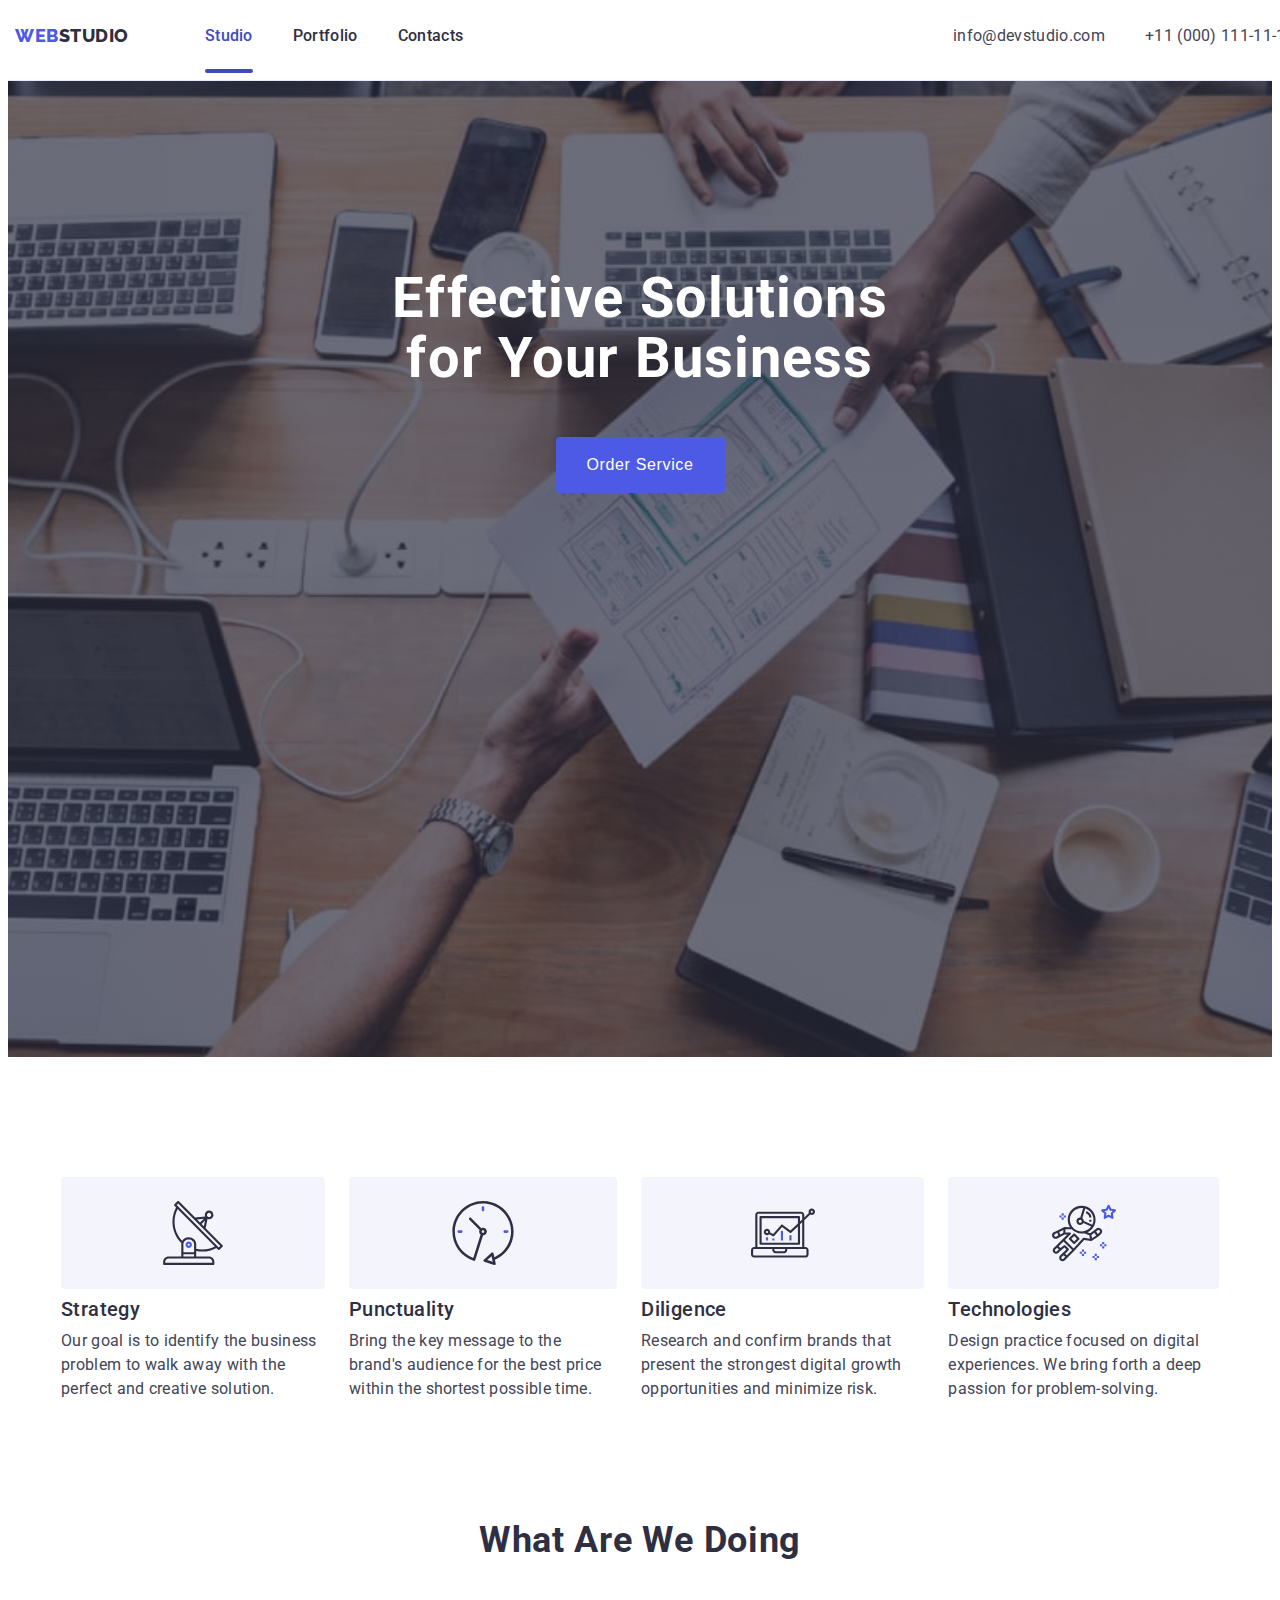
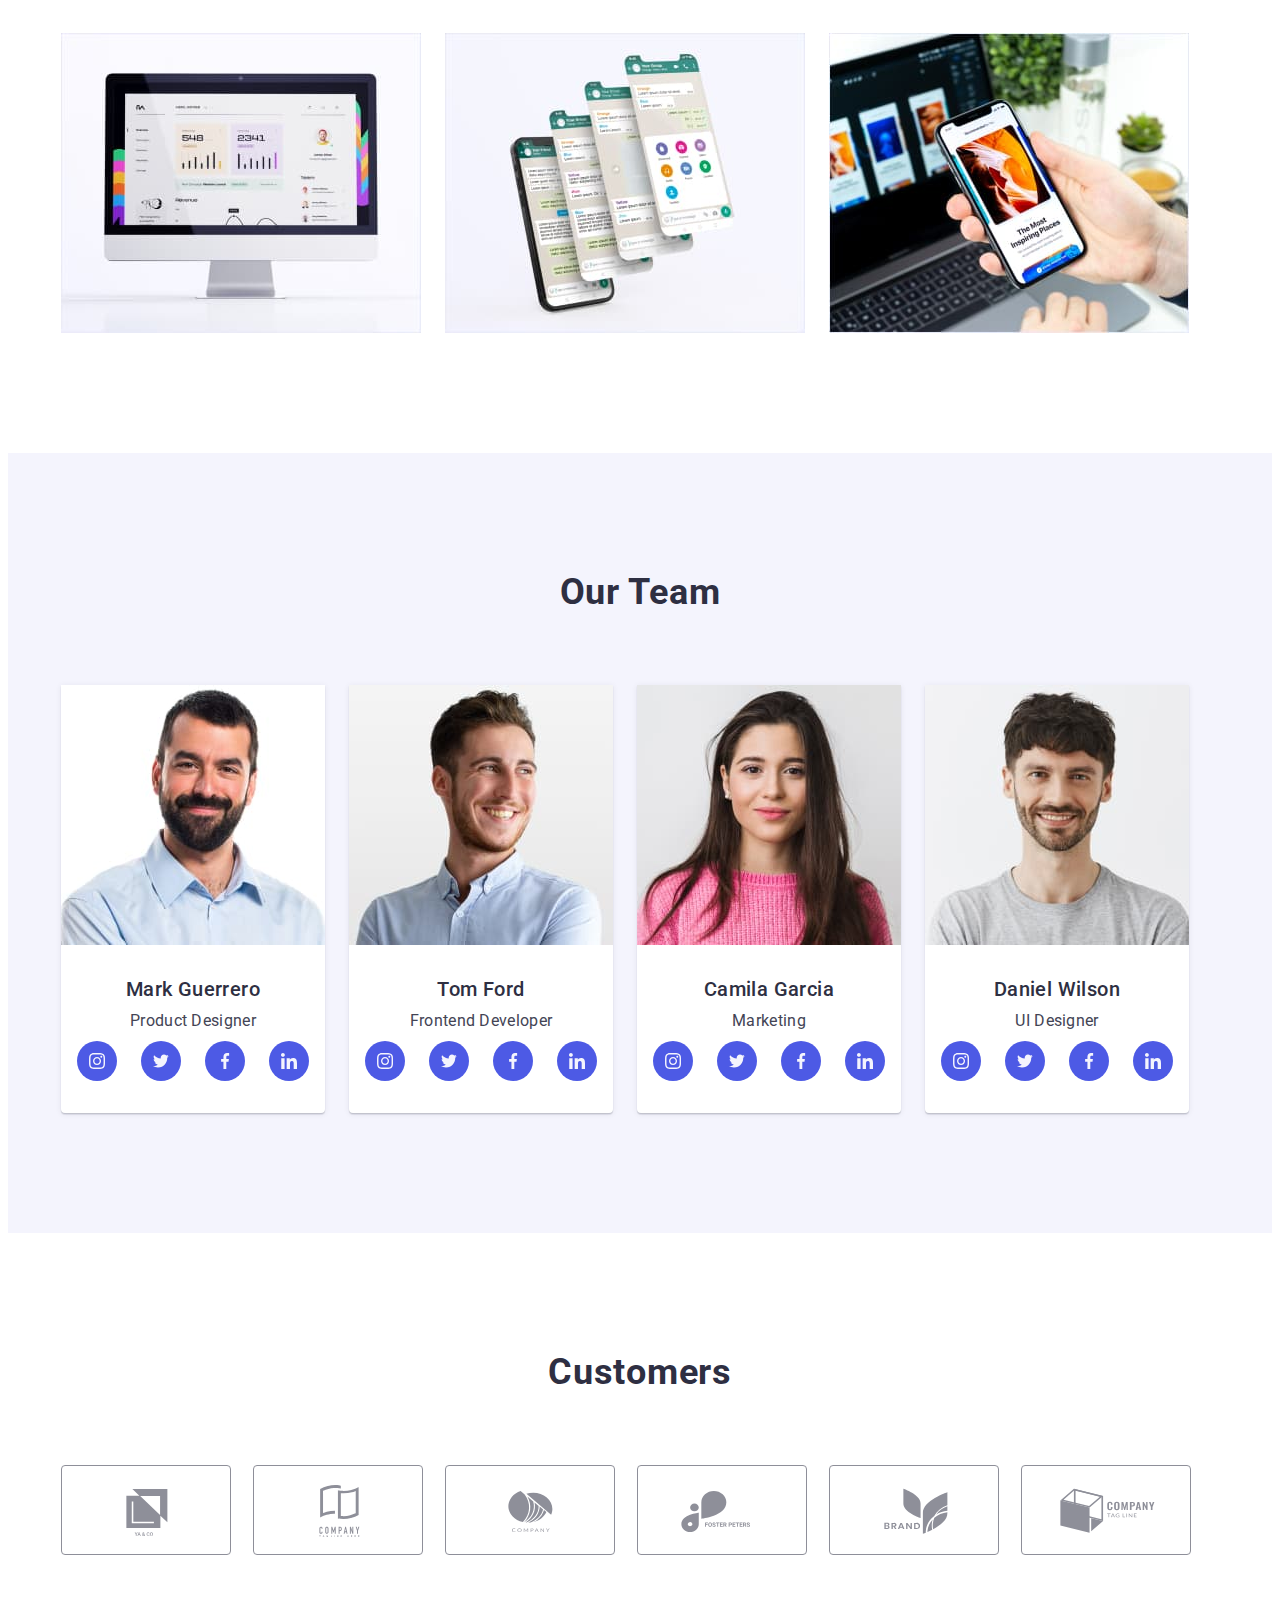
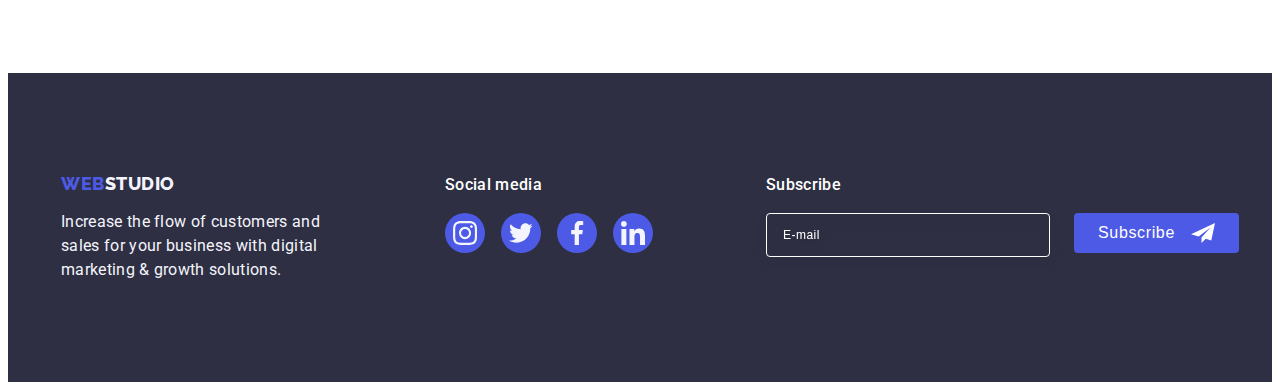
==== index.html @ d8749bd0 "Initial commit" ====
<!DOCTYPE html>
<html lang="en">
  <head>
    <meta charset="UTF-8" />
    <meta http-equiv="X-UA-Compatible" content="IE=edge" />
    <meta name="viewport" content="width=device-width, initial-scale=1.0" />
    <title>WebStudio</title>
    <link rel="preconnect" href="https://fonts.googleapis.com" />
    <link rel="preconnect" href="https://fonts.gstatic.com" crossorigin />
    <link
      href="https://fonts.googleapis.com/css2?family=Raleway:wght@800&family=Roboto:wght@400;500;700&display=swap"
      rel="stylesheet"
    />
    <link
      rel="stylesheet"
      href="https://cdnjs.cloudflare.com/ajax/libs/modern-normalize/2.0.0/modern-normalize.min.css"
      integrity="sha512-4xo8blKMVCiXpTaLzQSLSw3KFOVPWhm/TRtuPVc4WG6kUgjH6J03IBuG7JZPkcWMxJ5huwaBpOpnwYElP/m6wg=="
      crossorigin="anonymous"
      referrerpolicy="no-referrer"
    />
    <link rel="stylesheet" href="./css/styles.css" />
  </head>
  <body>
    <!-- Header -->
    <header class="header">
      <div class="container header-container">
        <nav class="main-navigation">
          <a class="link logo" href="./index.html"
            >Web<span class="top-logo-part-two">Studio</span></a
          >
          <ul class="list site-nav">
            <li>
              <a class="link title current" href="./index.html">Studio</a>
            </li>
            <li><a class="link title" href="./portfolio.html">Portfolio</a></li>
            <li><a class="link title" href="">Contacts</a></li>
          </ul>
        </nav>
        <address class="address">
          <ul class="list contacts">
            <li>
              <a class="link address-link" href="mailto:info@devstudio.com"
                >info@devstudio.com</a
              >
            </li>
            <li>
              <a class="link address-link" href="tel:+110001111111"
                >+11 (000) 111-11-11</a
              >
            </li>
          </ul>
        </address>
      </div>
    </header>

    <main>
      <!-- Hero -->
      <section class="hero">
        <div class="container">
          <h1 class="hero-title">Effective Solutions for Your Business</h1>
          <button class="main-button" type="button" data-modal-open>
            Order Service
          </button>
        </div>
      </section>
      <!-- Our strengths -->
      <section class="strengths-container">
        <div class="container">
          <h2 class="visually-hidden">Our strengths</h2>
          <ul class="list list-position">
            <li class="strengths-item">
              <div class="box-for-icon">
                <svg class="strengths-icon" width="64" height="64">
                  <use href="./images/icons.svg#icon-antenna"></use>
                </svg>
              </div>
              <h3 class="subtitle">Strategy</h3>
              <p class="description">
                Our goal is to identify the business problem to walk away with
                the perfect and creative solution.
              </p>
            </li>
            <li class="strengths-item">
              <div class="box-for-icon">
                <svg class="strengths-icon" width="64" height="64">
                  <use href="./images/icons.svg#icon-clock"></use>
                </svg>
              </div>
              <h3 class="subtitle">Punctuality</h3>
              <p class="description">
                Bring the key message to the brand's audience for the best price
                within the shortest possible time.
              </p>
            </li>
            <li class="strengths-item">
              <div class="box-for-icon">
                <svg class="strengths-icon" width="64" height="64">
                  <use href="./images/icons.svg#icon-diagram"></use>
                </svg>
              </div>
              <h3 class="subtitle">Diligence</h3>
              <p class="description">
                Research and confirm brands that present the strongest digital
                growth opportunities and minimize risk.
              </p>
            </li>
            <li class="strengths-item">
              <div class="box-for-icon">
                <svg class="strengths-icon" width="64" height="64">
                  <use href="./images/icons.svg#icon-astronaut"></use>
                </svg>
              </div>
              <h3 class="subtitle">Technologies</h3>
              <p class="description">
                Design practice focused on digital experiences. We bring forth a
                deep passion for problem-solving.
              </p>
            </li>
          </ul>
        </div>
      </section>
      <!-- What are we doing -->
      <section class="container-examples">
        <div class="container">
          <h2 class="section-title">What are we doing</h2>
          <ul class="list examples">
            <li class="example-item">
              <img
                src="./images/monitor.jpg"
                alt="monitor"
                width="360"
                height="300"
              />
            </li>
            <li class="example-item">
              <img
                src="./images/phone-screens.jpg"
                alt="phone screens"
                width="360"
                height="300"
              />
            </li>
            <li class="example-item">
              <img
                src="./images/phone-monitor.jpg"
                alt="phone and monitor"
                width="360"
                height="300"
              />
            </li>
          </ul>
        </div>
      </section>
      <!-- Our Team -->
      <section class="team-section">
        <div class="container employee">
          <h2 class="section-title">Our Team</h2>
          <ul class="list employee-card">
            <li class="team-photo">
              <img src="./images/man.jpg" alt="man" width="264" height="260" />
              <div class="employee-deskription">
                <h3 class="subtitle">Mark Guerrero</h3>
                <p class="description">Product Designer</p>
                <ul class="list cos-list">
                  <li class="team-cos">
                    <a
                      href=""
                      class="link cosial"
                      target="_blank"
                      rel="noopener no-referrer"
                      ><svg class="cos" width="16" height="16">
                        <use href="./images/icons.svg#icon-instagram"></use>
                      </svg>
                    </a>
                  </li>
                  <li class="team-cos">
                    <a
                      href=""
                      class="link cosial"
                      target="_blank"
                      rel="noopener no-referrer"
                      ><svg class="cos" width="16" height="16">
                        <use href="./images/icons.svg#icon-bird"></use>
                      </svg>
                    </a>
                  </li>
                  <li class="team-cos">
                    <a
                      href=""
                      class="link cosial"
                      target="_blank"
                      rel="noopener no-referrer"
                      ><svg class="cos" width="16" height="16">
                        <use href="./images/icons.svg#icon-facebook"></use>
                      </svg>
                    </a>
                  </li>
                  <li class="team-cos">
                    <a
                      href=""
                      class="link cosial"
                      target="_blank"
                      rel="noopener no-referrer"
                      ><svg class="cos" width="16" height="16">
                        <use href="./images/icons.svg#icon-linkedin"></use>
                      </svg>
                    </a>
                  </li>
                </ul>
              </div>
            </li>
            <li class="team-photo">
              <img
                src="./images/young-man.jpg"
                alt="smiling man"
                width="264"
                height="260"
              />
              <div class="employee-deskription">
                <h3 class="subtitle">Tom Ford</h3>
                <p class="description">Frontend Developer</p>
                <ul class="list cos-list">
                  <li class="team-cos">
                    <a
                      class="link cosial"
                      href=""
                      target="_blank"
                      rel="noopener no-referrer"
                      ><svg class="cos" width="16" height="16">
                        <use href="./images/icons.svg#icon-instagram"></use>
                      </svg>
                    </a>
                  </li>
                  <li class="team-cos">
                    <a
                      href=""
                      class="link cosial"
                      target="_blank"
                      rel="noopener no-referrer"
                      ><svg class="cos" width="16" height="16">
                        <use href="./images/icons.svg#icon-bird"></use>
                      </svg>
                    </a>
                  </li>
                  <li class="team-cos">
                    <a
                      class="link cosial"
                      href=""
                      target="_blank"
                      rel="noopener no-referrer"
                      ><svg class="cos" width="16" height="16">
                        <use href="./images/icons.svg#icon-facebook"></use>
                      </svg>
                    </a>
                  </li>
                  <li class="team-cos">
                    <a
                      class="link cosial"
                      href=""
                      target="_blank"
                      rel="noopener no-referrer"
                      ><svg class="cos" width="16" height="16">
                        <use href="./images/icons.svg#icon-linkedin"></use>
                      </svg>
                    </a>
                  </li>
                </ul>
              </div>
            </li>
            <li class="team-photo">
              <img
                src="./images/woman.jpg"
                alt="woman"
                width="264"
                height="260"
              />
              <div class="employee-deskription">
                <h3 class="subtitle">Camila Garcia</h3>
                <p class="description">Marketing</p>
                <ul class="list cos-list">
                  <li class="team-cos">
                    <a
                      href=""
                      class="link cosial"
                      target="_blank"
                      rel="noopener no-referrer"
                      ><svg class="cos" width="16" height="16">
                        <use href="./images/icons.svg#icon-instagram"></use>
                      </svg>
                    </a>
                  </li>
                  <li class="team-cos">
                    <a
                      href=""
                      class="link cosial"
                      target="_blank"
                      rel="noopener no-referrer"
                      ><svg class="cos" width="16" height="16">
                        <use href="./images/icons.svg#icon-bird"></use>
                      </svg>
                    </a>
                  </li>
                  <li class="team-cos">
                    <a
                      href=""
                      class="link cosial"
                      target="_blank"
                      rel="noopener no-referrer"
                      ><svg class="cos" width="16" height="16">
                        <use href="./images/icons.svg#icon-facebook"></use>
                      </svg>
                    </a>
                  </li>
                  <li class="team-cos">
                    <a
                      href=""
                      class="link cosial"
                      target="_blank"
                      rel="noopener no-referrer"
                      ><svg class="cos" width="16" height="16">
                        <use href="./images/icons.svg#icon-linkedin"></use>
                      </svg>
                    </a>
                  </li>
                </ul>
              </div>
            </li>
            <li class="team-photo">
              <img
                src="./images/smiling-man.jpg"
                alt="young man"
                width="264"
                height="260"
              />
              <div class="employee-deskription">
                <h3 class="subtitle">Daniel Wilson</h3>
                <p class="description">UI Designer</p>
                <ul class="list cos-list">
                  <li class="team-cos">
                    <a
                      href=""
                      class="link cosial"
                      target="_blank"
                      rel="noopener no-referrer"
                      ><svg class="cos" width="16" height="16">
                        <use href="./images/icons.svg#icon-instagram"></use>
                      </svg>
                    </a>
                  </li>
                  <li class="team-cos">
                    <a
                      href=""
                      class="link cosial"
                      target="_blank"
                      rel="noopener no-referrer"
                      ><svg class="cos" width="16" height="16">
                        <use href="./images/icons.svg#icon-bird"></use>
                      </svg>
                    </a>
                  </li>
                  <li class="team-cos">
                    <a
                      href=""
                      class="link cosial"
                      target="_blank"
                      rel="noopener no-referrer"
                      ><svg class="cos" width="16" height="16">
                        <use href="./images/icons.svg#icon-facebook"></use>
                      </svg>
                    </a>
                  </li>
                  <li class="team-cos">
                    <a
                      href=""
                      class="link cosial"
                      target="_blank"
                      rel="noopener no-referrer"
                      ><svg class="cos" width="16" height="16">
                        <use href="./images/icons.svg#icon-linkedin"></use>
                      </svg>
                    </a>
                  </li>
                </ul>
              </div>
            </li>
          </ul>
        </div>
      </section>
      <!-- Customers -->
      <section class="customers">
        <div class="container">
          <h2 class="section-title">Customers</h2>
          <ul class="list customers-list">
            <li class="customers-item">
              <a
                class="customes-link"
                href=""
                target="_blank"
                rel="noopener no-referrer"
                ><svg class="customers-icon" width="104" height="56">
                  <use href="./images/icons.svg#icon-first-client"></use>
                </svg>
              </a>
            </li>
            <li class="customers-item">
              <a
                class="customes-link"
                href=""
                target="_blank"
                rel="noopener no-referrer"
                ><svg class="customers-icon" width="104" height="56">
                  <use href="./images/icons.svg#icon-second-client"></use>
                </svg>
              </a>
            </li>
            <li class="customers-item">
              <a
                class="customes-link"
                href=""
                target="_blank"
                rel="noopener no-referrer"
                ><svg class="customers-icon" width="104" height="56">
                  <use href="./images/icons.svg#icon-third-client"></use>
                </svg>
              </a>
            </li>
            <li class="customers-item">
              <a
                class="customes-link"
                href=""
                target="_blank"
                rel="noopener no-referrer"
                ><svg class="customers-icon" width="104" height="56">
                  <use href="./images/icons.svg#icon-fourth-client"></use>
                </svg>
              </a>
            </li>
            <li class="customers-item">
              <a
                class="customes-link"
                href=""
                target="_blank"
                rel="noopener no-referrer"
                ><svg class="customers-icon" width="104" height="56">
                  <use href="./images/icons.svg#icon-fifth-client"></use>
                </svg>
              </a>
            </li>
            <li class="customers-item">
              <a
                class="customes-link"
                href=""
                target="_blank"
                rel="noopener no-referrer"
                ><svg class="customers-icon" width="104" height="56">
                  <use href="./images/icons.svg#icon-sixth-client"></use>
                </svg>
              </a>
            </li>
          </ul>
        </div>
      </section>
    </main>
    <!-- Footer -->
    <footer class="footer">
      <div class="container foot">
        <div class="logo-container">
          <a class="link logo-footer" href="./index.html"
            >Web<span class="footer-logo-part-two">Studio</span></a
          >
          <p class="footer-description">
            Increase the flow of customers and sales for your business with
            digital marketing & growth solutions.
          </p>
        </div>
        <div>
          <p class="footer-title">Social media</p>
          <ul class="list icon-item">
            <li class="icon-example">
              <a
                href=""
                class="link cosial-footer"
                target="_blank"
                rel="noopener no-referrer"
              >
                <svg class="footer-icon" width="24" height="24">
                  <use href="./images/icons.svg#icon-instagram"></use>
                </svg>
              </a>
            </li>
            <li class="icon-example">
              <a
                href=""
                class="link cosial-footer"
                target="_blank"
                rel="noopener no-referrer"
              >
                <svg class="footer-icon" width="24" height="24">
                  <use href="./images/icons.svg#icon-bird"></use>
                </svg>
              </a>
            </li>
            <li class="icon-example">
              <a
                href=""
                class="link cosial-footer"
                target="_blank"
                rel="noopener no-referrer"
              >
                <svg class="footer-icon" width="24" height="24">
                  <use href="./images/icons.svg#icon-facebook"></use>
                </svg>
              </a>
            </li>
            <li class="icon-example">
              <a
                href=""
                class="link cosial-footer"
                target="_blank"
                rel="noopener no-referrer"
              >
                <svg class="footer-icon" width="24" height="24">
                  <use href="./images/icons.svg#icon-linkedin"></use>
                </svg>
              </a>
            </li>
          </ul>
        </div>
        <div class="footer-form">
          <p class="form-text">Subscribe</p>
          <form class="form">
            <label class="footer-label">
              <input
                type="email"
                name="email"
                class="email-input"
                placeholder="E-mail"
              />
            </label>
            <button class="footer-button" type="submit">
              Subscribe<svg class="button-icon" width="24" height="24">
                <use href="./images/icons.svg#icon-letter"></use>
              </svg>
            </button>
          </form>
        </div>
      </div>
    </footer>

    <!-- Backdrop -->
    <div class="backdrop is-hidden" data-modal>
      <div class="modal">
        <button type="button" class="modal-close" data-modal-close>
          <svg class="modal-close-icon" width="8" height="8">
            <use href="./images/icons.svg#icon-close"></use>
          </svg>
        </button>
        <p class="modal-title">Leave your contacts and we will call you back</p>
        <form class="modal-form">
          <div class="modal-field">
            <label class="input-label" for="user-name">Name</label>
            <div class="input-wrap">
              <input
                type="text"
                id="user-name"
                class="modal-input"
                name="user-name"
                required
              />
              <svg class="modal-icon" width="18" height="24">
                <use href="./images/icons.svg#icon-person"></use>
              </svg>
            </div>
          </div>

          <div class="modal-field">
            <label class="input-label" for="user-phone">Phone</label>
            <div class="input-wrap">
              <input
                type="text"
                id="user-phone"
                class="modal-input"
                name="user-phone"
                required
              />
              <svg class="modal-icon" width="18" height="24">
                <use href="./images/icons.svg#icon-phone"></use>
              </svg>
            </div>
          </div>

          <div class="modal-field">
            <label class="input-label" for="user-email">Email</label>
            <div class="input-wrap">
              <input
                type="email"
                id="user-email"
                class="modal-input"
                name="user-email"
                required
              />
              <svg class="modal-icon" width="18" height="24">
                <use href="./images/icons.svg#icon-email"></use>
              </svg>
            </div>
          </div>
          <div class="input-comment">
            <label class="input-label" for="user-comment">Comment</label>
            <textarea
              name="user-comment"
              id="user-comment"
              class="modal-comment"
              placeholder="Text input"
            ></textarea>
          </div>
          <div class="wrap-privacy">
            <input
              type="checkbox"
              id="user-privacy"
              name="user-privacy"
              value="true"
              class="modal-check visually-hidden"
            />
            <label for="user-privacy" class="check-text">
              <span class="check">
                <svg class="icon-check" width="10" height="8">
                  <use href="./images/icons.svg#icon-click"></use></svg></span
              >I accept the terms and conditions of the
              <a
                class="privacy-link"
                href=""
                target="_blank"
                rel="noopener noreferrer"
                >Privacy Policy</a
              ></label
            >
          </div>
          <button class="button-send" type="submit">Send</button>
        </form>
      </div>
    </div>
    <script src="./js/modal.js"></script>
    <!-- <script src="./modal.js"></script> -->
  </body>
</html>
---- css/styles.css ----
:root {
  --main-color: #434455;
  --secondary-color: #2e2f42;
  --secondary-background: #f4f4fd;
  --logo-button-color: #4d5ae5;
  --background-color: #e5e5e5;
  --accent-color: #ffffff;
  --secondary-accent-color: #404bbf;
  --card-border-color: #e7e9fc;
  --service-color: #8e8f99;
}
body {
  font-family: "Roboto", sans-serif;
  color: var(--main-color);
  background-color: var(--accent-color);
  padding-top: 72px;
}

p,
h1,
h2,
h3,
h4,
h5,
h6 {
  margin: 0;
}

ul,
ol {
  margin: 0;
  padding: 0;
}

img {
  display: block;
  max-width: 100%;
  height: auto;
}
.list {
  list-style: none;
}
.link {
  text-decoration: none;
}

.container {
  width: 1158px;
  padding-left: 15px;
  padding-right: 15px;
  margin: 0 auto;
}
/* Header */
.header {
  border-bottom: 1px solid var(--card-border-color);
  box-shadow: 0px 2px 1px rgba(46, 47, 66, 0.08),
    0px 1px 1px rgba(46, 47, 66, 0.16), 0px 1px 6px rgba(46, 47, 66, 0.08);
}
.header-container {
  display: flex;
  position: fixed;
  width: 100%;
  top: 0;
  left: 0;
  min-height: 72px;
  background-color: var(--accent-color);
}
.main-navigation {
  display: flex;
  align-items: center;
}
.logo {
  display: inline-block;
  padding: 24px 0;
  margin-right: 76px;
  font-family: "Raleway", sans-serif;
  font-weight: 800;
  font-size: 18px;
  line-height: 1.17;
  letter-spacing: 0.03em;
  text-transform: uppercase;
  color: var(--logo-button-color);
}
.top-logo-part-two {
  font-family: "Raleway", sans-serif;
  font-weight: 800;
  font-size: 18px;
  line-height: 1.17;
  letter-spacing: 0.03em;
  text-transform: uppercase;
  color: var(--secondary-color);
}
.logo-part-two {
  color: var(--secondary-color);
}
.site-nav {
  display: flex;
  align-items: center;
  gap: 40px;
}
.current {
  position: relative;
}
.title {
  display: inline-block;
  padding: 24px 0;
  font-weight: 500;
  font-size: 16px;
  line-height: 1.5;
  letter-spacing: 0.02em;
  color: var(--secondary-color);
  transition: color 250ms cubic-bezier(0.4, 0, 0.2, 1);
}
.title:hover,
.title:focus,
.link.current {
  color: var(--secondary-accent-color);
}
.current::after {
  content: "";
  position: absolute;
  left: 0;
  bottom: -1px;

  width: 100%;
  height: 4px;
  background-color: var(--secondary-accent-color);
  border-radius: 2px;
}
.address {
  margin-left: auto;
  font-style: normal;
  display: flex;
  align-items: center;
}
.contacts {
  display: flex;
  gap: 40px;
}
.address-link {
  display: inline-block;
  font-size: 16px;
  line-height: 1.5;
  letter-spacing: 0.02em;
  color: inherit;
  padding: 24px 0;
  transition: color 250ms cubic-bezier(0.4, 0, 0.2, 1);
}
.address-link:hover,
.address-link:focus {
  color: var(--secondary-accent-color);
}
/* Hero */
.hero {
  background-color: var(--secondary-color);
  padding: 188px 0;
  margin-left: auto;
  margin-right: auto;
  max-width: 1440px;
  height: 600px;
  background-image: linear-gradient(
      rgba(46, 47, 66, 0.7),
      rgba(46, 47, 66, 0.7)
    ),
    url(../images/hero-image.jpg);
  background-size: cover;
  background-repeat: no-repeat;
  background-position: center;
}

.hero-title {
  margin-left: auto;
  margin-right: auto;
  margin-bottom: 48px;
  max-width: 496px;
  font-size: 56px;
  line-height: 1.07;
  letter-spacing: 0.02em;
  text-align: center;
  color: var(--accent-color);
}
.main-button {
  display: block;
  margin-left: auto;
  margin-right: auto;

  min-width: 169px;
  height: 56px;

  font-weight: 500;
  font-size: 16px;
  line-height: 1.5;
  letter-spacing: 0.04em;
  background-color: var(--logo-button-color);
  color: var(--accent-color);
  cursor: pointer;
  border: none;
  border-radius: 4px;
  transition: background-color 250ms cubic-bezier(0.4, 0, 0.2, 1);
}
.main-button:hover,
.main-button:focus {
  background-color: var(--secondary-accent-color);
}
/* Our strengths */
.strengths-container {
  padding: 120px 0;
}

.visually-hidden {
  position: absolute;
  width: 1px;
  height: 1px;
  margin: -1px;
  border: 0;
  padding: 0;
  white-space: nowrap;
  clip-path: inset(100%);
  clip: rect(0 0 0 0);
  overflow: hidden;
}
.list-position {
  display: flex;
  gap: 24px;
}
.list-position .subtitle {
  width: 264px;
}
.box-for-icon {
  display: flex;
  height: 112px;
  margin-bottom: 8px;
  background-color: var(--secondary-background);
  border-radius: 4px;
  align-items: center;
  justify-content: center;
}

.subtitle {
  margin-bottom: 8px;
  font-weight: 500;
  font-size: 20px;
  line-height: 1.2;
  letter-spacing: 0.02em;
  color: var(--secondary-color);
}
.description {
  font-size: 16px;
  line-height: 1.5;
  letter-spacing: 0.02em;
  color: var(--main-color);
}
.section-title {
  margin-bottom: 72px;
  font-size: 36px;
  line-height: 1.11;
  letter-spacing: 0.02em;
  text-align: center;
  text-transform: capitalize;
  color: var(--secondary-color);
}
/* What are we doing */
.container-examples {
  padding-bottom: 120px;
}
.examples {
  display: flex;
  gap: 24px;
}
.example-item {
  width: calc((100%-48px) / 3);
}
/* Team */
.team-section {
  background-color: var(--secondary-background);
  padding: 120px 0;
}
.employee {
  text-align: center;
}
.employee-card {
  display: flex;
  gap: 24px;
}
.team-photo {
  background-color: var(--accent-color);
  box-shadow: 0px 1px 6px rgba(46, 47, 66, 0.08),
    0px 1px 1px rgba(46, 47, 66, 0.16), 0px 2px 1px rgba(46, 47, 66, 0.08);
  border-radius: 0px 0px 4px 4px;
  width: calc((100% -72px) / 4);
}
.employee-deskription {
  padding: 32px 16px;
}
.cos-list {
  display: flex;
  gap: 24px;
  margin-top: 8px;
  justify-content: center;
}
.team-cos {
  width: 40px;
  height: 40px;
}
.cosial {
  display: flex;
  width: 100%;
  height: 100%;
  background-color: var(--logo-button-color);
  border-radius: 50%;

  background-repeat: no-repeat;
  align-items: center;
  justify-content: center;
  transition: background-color 250ms cubic-bezier(0.4, 0, 0.2, 1);
}
.cosial:hover,
.cosial:focus {
  background-color: var(--secondary-accent-color);
}
.cos {
  fill: var(--secondary-background);
}
/* Customers */
.customers {
  padding-top: 120px;
  padding-bottom: 120px;
}
.customers-list {
  display: flex;
  gap: 24px;
}
.customers-item {
  width: calc((100%-120px) / 6);
  width: 168px;
  height: 88px;
  color: var(--secondary-accent-color);
}

.customes-link {
  display: flex;
  width: 100%;
  height: 100%;
  border: 1px solid var(--service-color);
  border-radius: 4px;
  align-items: center;
  justify-content: center;
  color: var(--service-color);
  transition: color 250ms cubic-bezier(0.4, 0, 0.2, 1),
    border-color 250ms cubic-bezier(0.4, 0, 0.2, 1);
}
.customers-icon {
  fill: currentColor;
}

.customes-link:hover,
.customes-link:focus {
  border-color: var(--secondary-accent-color);
  color: var(--secondary-accent-color);
}
/* Footer */
.footer {
  padding: 100px 0;
  background-color: var(--secondary-color);
}
.foot {
  display: flex;
  align-items: baseline;
}
.logo-footer {
  display: inline-block;
  margin-bottom: 16px;
  font-family: "Raleway", sans-serif;
  font-weight: 800;
  font-size: 18px;
  line-height: 1.17;
  letter-spacing: 0.03em;
  text-transform: uppercase;
  color: var(--logo-button-color);
}
.footer-logo-part-two {
  color: var(--secondary-background);
}
.footer-description {
  display: block;
  width: 264px;
  margin-right: auto;
  font-size: 16px;
  line-height: 1.5;
  letter-spacing: 0.02em;
  color: var(--secondary-background);
}
.logo-container {
  margin-right: 120px;
}

.footer-title {
  font-weight: 500;
  font-size: 16px;
  line-height: 1.5;
  letter-spacing: 0.02em;
  color: var(--accent-color);
  margin-bottom: 16px;
}
.icon-item {
  display: flex;
  gap: 16px;
}
.icon-example {
  width: 40px;
  height: 40px;
}
.cosial-footer {
  display: flex;
  width: 100%;
  height: 100%;
  background-color: var(--logo-button-color);
  border-radius: 50%;
  background-repeat: no-repeat;
  align-items: center;
  justify-content: center;
  transition: background-color 250ms cubic-bezier(0.4, 0, 0.2, 1);
}
.cosial-footer:hover,
.cosial-footer:focus {
  background-color: #31d0aa;
}
.footer-icon {
  fill: var(--secondary-background);
}
.footer-form {
  width: 453px;
  height: 80px;
  margin-left: auto;
}
.form-text {
  margin-bottom: 16px;
  font-weight: 500;
  font-size: 16px;
  line-height: 1.5;
  letter-spacing: 0.02em;
  color: var(--accent-color);
}
.form {
  display: flex;
  gap: 24px;
}
.email-input {
  width: 264px;
  height: 40px;
  font-size: 12px;
  line-height: 1.5;
  letter-spacing: 0.04em;
  border: 1px solid #ffffff;
  filter: drop-shadow(0px 4px 4px rgba(0, 0, 0, 0.15));
  border-radius: 4px;
  background-color: var(--secondary-color);
  color: var(--accent-color);
  padding-left: 16px;
  background-color: transparent;
  cursor: pointer;
  transition: border 250ms cubic-bezier(0.4, 0, 0.2, 1);
}
.email-input::placeholder {
  font-weight: 400;
  font-size: 12px;
  line-height: 2;
  display: flex;
  align-items: center;
  letter-spacing: 0.04em;
  color: var(--accent-color);
}
.email-input:focus {
  border: 1px solid var(--secondary-accent-color);
  outline: none;
}

.footer-button {
  display: flex;
  min-width: 165px;
  height: 40px;
  border: none;
  cursor: pointer;
  background-color: var(--logo-button-color);
  color: var(--accent-color);
  justify-content: center;
  align-items: center;
  font-size: 16px;
  font-weight: 500;
  line-height: 1.5;
  letter-spacing: 0.04em;
  border-radius: 4px;
  padding: 8px 24px;
  transition: background-color 250ms cubic-bezier(0.4, 0, 0.2, 1);
}
.button-icon {
  fill: var(--accent-color);
  margin-left: 16px;
}
.footer-button:focus {
  background-color: var(--secondary-accent-color);
}
/* Portfolio */
.our-works {
  padding: 96px 0 120px;
}
/* Menu buttons */
.portfolio-button {
  display: flex;
  justify-content: center;
  gap: 24px;
  margin-bottom: 72px;
}
.menu-button {
  display: block;
  margin-left: auto;
  margin-right: auto;
  height: 48px;
  font-weight: 500;
  font-size: 16px;
  line-height: 1.5;
  letter-spacing: 0.04em;
  color: var(--logo-button-color);
  background-color: var(--secondary-background);
  cursor: pointer;
  border: 1px solid var(--card-border-color);
  border-radius: 4px;
  padding: 12px 24px;
  transition: color 250ms cubic-bezier(0.4, 0, 0.2, 1),
    background-color 250ms cubic-bezier(0.4, 0, 0.2, 1),
    border-color 250ms cubic-bezier(0.4, 0, 0.2, 1),
    box-shadow 250ms cubic-bezier(0.4, 0, 0.2, 1);
}
.menu-button:hover,
.menu-button:focus {
  background-color: var(--secondary-accent-color);
  color: var(--accent-color);
  border: 1px solid transparent;
  box-shadow: 0px 3px 1px rgba(0, 0, 0, 0.1), 0px 2px 1px rgba(0, 0, 0, 0.08),
    0px 2px 2px rgba(0, 0, 0, 0.12);
}

.our-works-list {
  display: flex;
  flex-wrap: wrap;
  column-gap: 24px;
  row-gap: 48px;
}
.work-example {
  width: calc((100% - 48px) / 3);
}
.work-example:hover .example-cover-text {
  transform: translateY(0);
}

.example-item {
  display: block;
  box-sizing: border-box;
  width: 360px;
  transition: box-shadow 250ms cubic-bezier(0.4, 0, 0.2, 1);
}
.example-cover-wrap {
  position: relative;
  overflow: hidden;
  z-index: -1;
}
.example-cover-text {
  position: absolute;
  top: 0;
  font-size: 16px;
  line-height: 1.5;
  letter-spacing: 0.02em;
  color: var(--secondary-background);
  background-color: var(--logo-button-color);
  padding: 40px 32px;
  height: 100%;
  width: 100%;
  transform: translateY(100%);
  transition: transform 250ms cubic-bezier(0.4, 0, 0.2, 1);
}
.example-item:hover,
.example-item:focus,
.example-item:focus .example-cover-text {
  box-shadow: 0px 1px 6px rgba(46, 47, 66, 0.08),
    0px 1px 1px rgba(46, 47, 66, 0.16), 0px 2px 1px rgba(46, 47, 66, 0.08);
  transform: translateY(0%);
}
.example-deskription {
  padding: 32px 16px;
  border: 1px solid var(--card-border-color);
  border-top: none;
}
/* Backdrop */
.backdrop {
  position: fixed;
  width: 100%;
  height: 100%;
  background-color: rgba(46, 47, 66, 0.4);
  top: 0;
  transition: opacity 250ms cubic-bezier(0.4, 0, 0.2, 1),
    visibility 250ms cubic-bezier(0.4, 0, 0.2, 1);
}
.is-hidden {
  visibility: hidden;
  opacity: 0;
  pointer-events: none;
}

.modal {
  position: absolute;
  top: 50%;
  left: 50%;
  transform: translate(-50%, -50%) scale(1);
  transition: transform 250ms cubic-bezier(0.4, 0, 0.2, 1);
  width: 408px;
  min-height: 584px;
  background-color: #fcfcfc;
  box-shadow: 0px 1px 1px rgba(0, 0, 0, 0.14), 0px 1px 3px rgba(0, 0, 0, 0.12),
    0px 2px 1px rgba(0, 0, 0, 0.2);
  border-radius: 4px;
  padding: 72px 24px 24px;
}
.modal-close {
  width: 24px;
  height: 24px;
  border: 1px solid rgba(0, 0, 0, 0.1);
  border-radius: 50%;
  background-color: var(--card-border-color);
  padding: 0;
  margin-left: auto;
  display: flex;
  align-items: center;
  justify-content: center;
  position: absolute;
  top: 24px;
  right: 24px;
  cursor: pointer;
  color: var(--secondary-color);
  transition: background-color 250ms cubic-bezier(0.4, 0, 0.2, 1),
    border 250ms cubic-bezier(0.4, 0, 0.2, 1);
}
.backdrop.is-hidden .modal {
  transform: translate(-50%, -50%) scale(0);
}
.modal-close-icon {
  fill: currentColor;
  transition: fill 250ms cubic-bezier(0.4, 0, 0.2, 1);
}
.modal-close:hover,
.modal-close:focus {
  background-color: var(--secondary-accent-color);
  color: var(--accent-color);
  border: none;
}
.modal-title {
  font-weight: 500;
  font-size: 16px;
  line-height: 1.5;
  text-align: center;
  letter-spacing: 0.02em;
  margin-bottom: 16px;
  color: var(--secondary-color);
}
.modal-form {
  position: relative;
  display: flex;
  flex-direction: column;
}

.modal-field {
  margin-bottom: 8px;
}

.input-label input {
  border: 1px solid rgba(46, 47, 66, 0.4);
  border-radius: 4px;
}

.input-label {
  font-size: 12px;
  line-height: 1.17;
  letter-spacing: 0.04em;
  color: var(--service-color);
  display: block;
  margin-bottom: 4px;
}

.modal-input {
  width: 100%;
  height: 40px;
  border: 1px solid rgba(46, 47, 66, 0.4);
  border-radius: 4px;
  padding-left: 38px;
  outline: transparent;
  background-color: transparent;
  transition: border-color 250ms cubic-bezier(0.4, 0, 0.2, 1);
}

.modal-input:focus {
  border-color: var(--logo-button-color);
  background-color: var(--accent-color);
}

.modal-input:focus + .modal-icon {
  fill: var(--logo-button-color);
}

.input-wrap {
  position: relative;
  margin-bottom: 8px;
}

.modal-icon {
  position: absolute;
  fill: var(--secondary-color);
  transition: fill 250ms cubic-bezier(0.4, 0, 0.2, 1);
  left: 16px;
  top: 50%;
  transform: translateY(-50%);
}
.input-comment {
  margin-bottom: 16px;
}

.modal-comment {
  width: 100%;
  height: 120px;
  border: 1px solid rgba(46, 47, 66, 0.4);
  border-radius: 4px;
  resize: none;
  outline: transparent;
  font-size: 12px;
  line-height: 1.17;
  letter-spacing: 0.04em;
  color: rgba(46, 47, 66, 0.4);
  background-color: transparent;
  padding: 8px 16px;
  transition: border-color 250ms cubic-bezier(0.4, 0, 0.2, 1);
}

.modal-comment::placeholder {
  font-size: 12px;
  line-height: 1.17;
  letter-spacing: 0.04em;
  color: rgba(46, 47, 66, 0.4);
  margin-left: 8px;
}

.modal-comment:focus {
  border-color: var(--logo-button-color);
}

.wrap-privacy {
  margin-bottom: 24px;
}

.check-text {
  font-size: 12px;
  line-height: 1.17;
  letter-spacing: 0.04em;
  color: var(--service-color);
  margin-bottom: 24px;
  align-items: center;
}

.check {
  width: 16px;
  height: 16px;
  border: 1px solid rgba(46, 47, 66, 0.4);
  border-radius: 2px;
  margin-right: 8px;
  display: inline-flex;
  align-items: center;
  justify-content: center;
  fill: transparent;
  transition: background-color 250ms cubic-bezier(0.4, 0, 0.2, 1),
    border 250ms cubic-bezier(0.4, 0, 0.2, 1),
    fill 250ms cubic-bezier(0.4, 0, 0.2, 1);
  display: inline-flex;
}
.modal-check:focus + .check-text span {
  border-color: var(--secondary-accent-color);
}

.modal-check:checked + .check-text span {
  background-color: var(--secondary-accent-color);
  border: none;
  fill: var(--secondary-background);
}

.privacy-link {
  color: var(--logo-button-color);
}

.button-send {
  display: block;
  color: var(--accent-color);
  border: none;
  background: var(--logo-button-color);
  box-shadow: 0px 4px 4px rgba(0, 0, 0, 0.15);
  border-radius: 4px;
  padding: 16px 48px;
  cursor: pointer;
  transition: background-color 250ms cubic-bezier(0.4, 0, 0.2, 1);
  min-width: 169px;
  height: 56px;
  font-family: "Roboto", sans-serif;
  font-size: 16px;
  font-weight: 500;
  line-height: 1.5;
  letter-spacing: 0.04em;
  margin: 0 auto;
  transition: background-color 250ms cubic-bezier(0.4, 0, 0.2, 1);
}

.button-send:hover,
.button-send:focus {
  background-color: var(--secondary-accent-color);
}
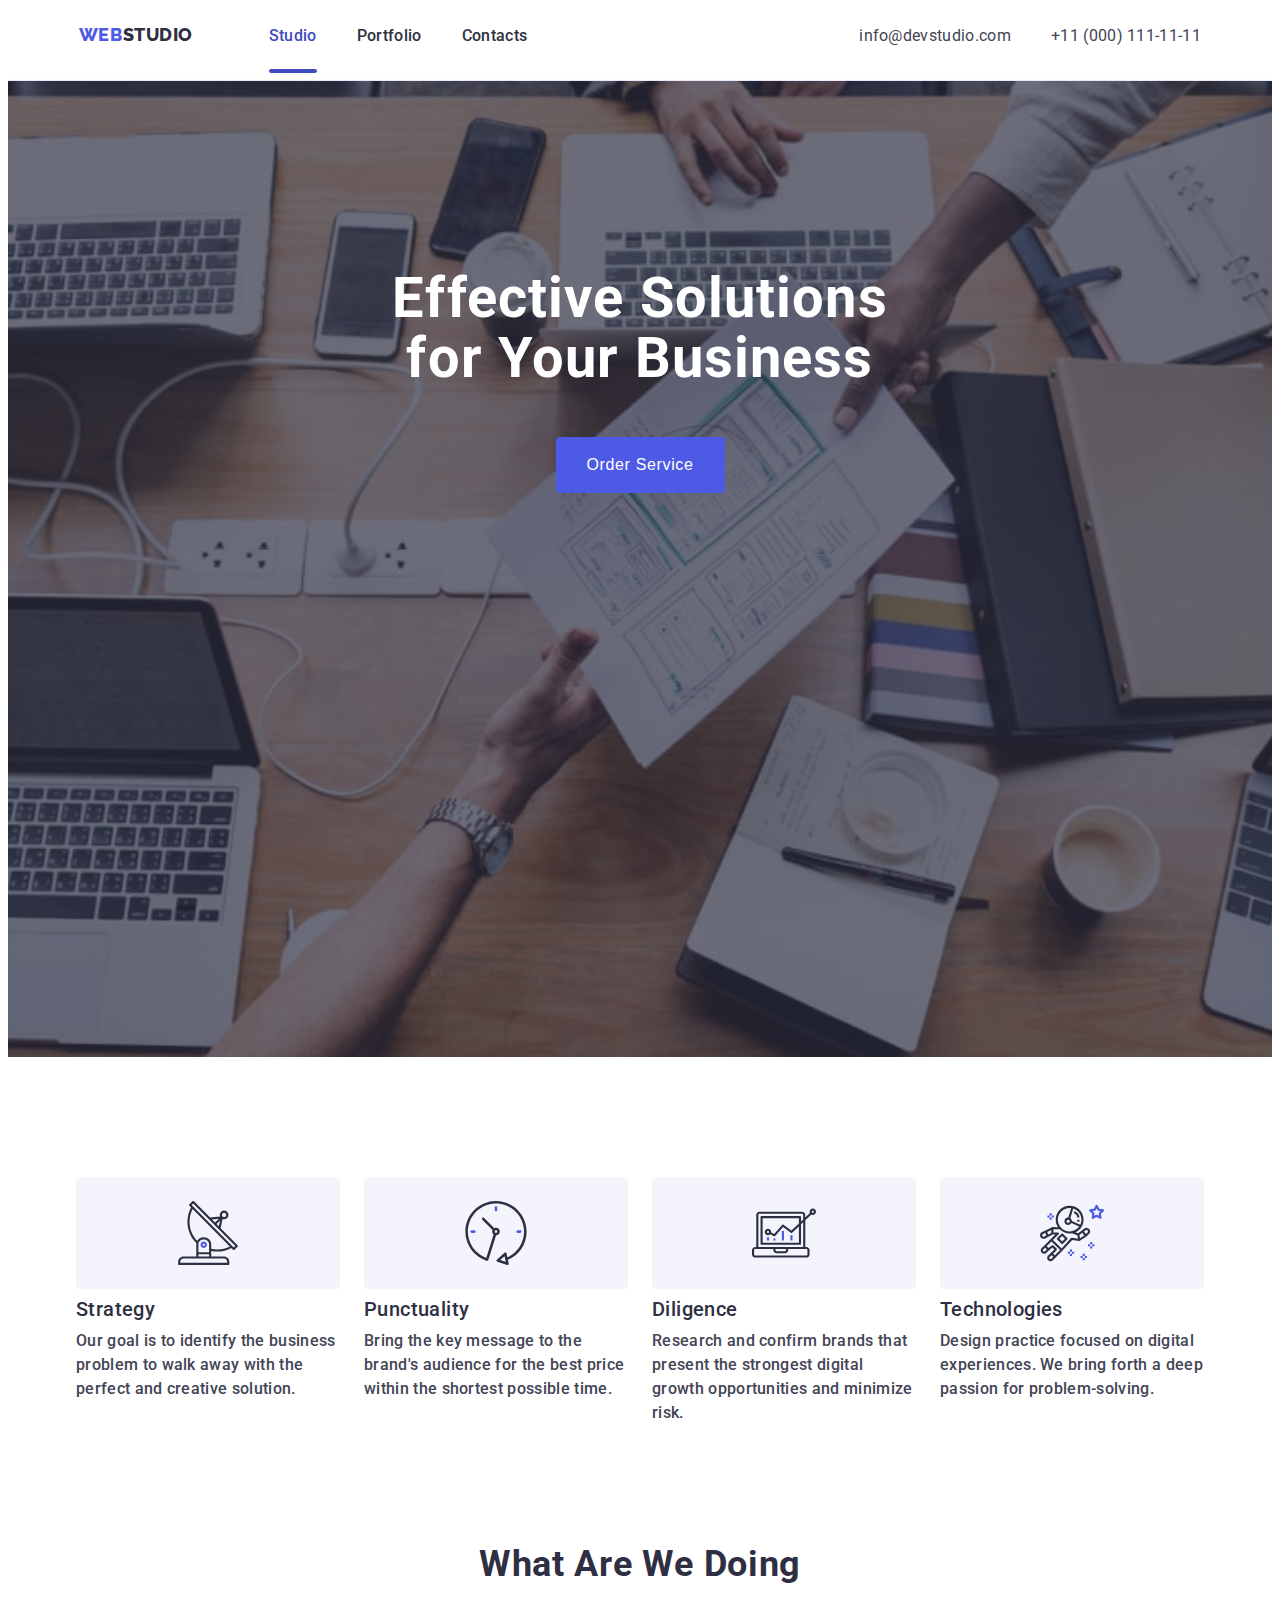
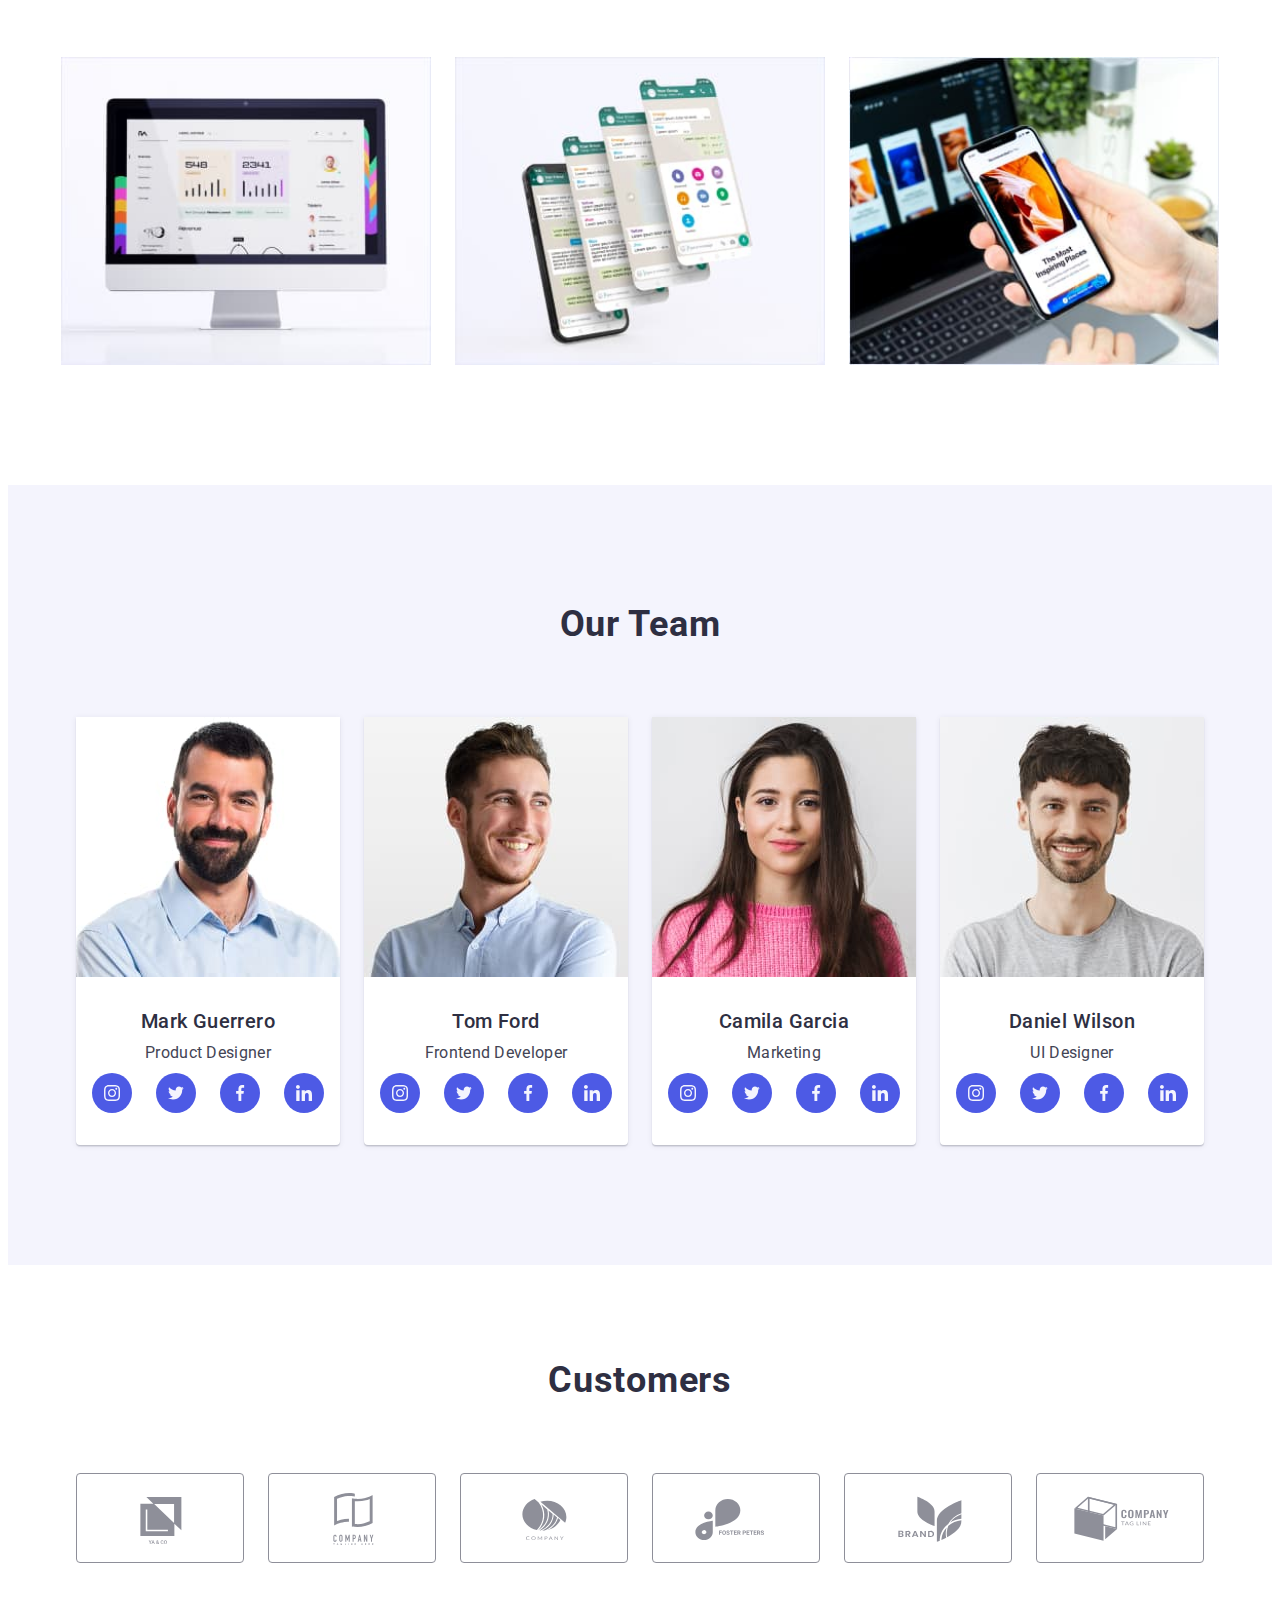
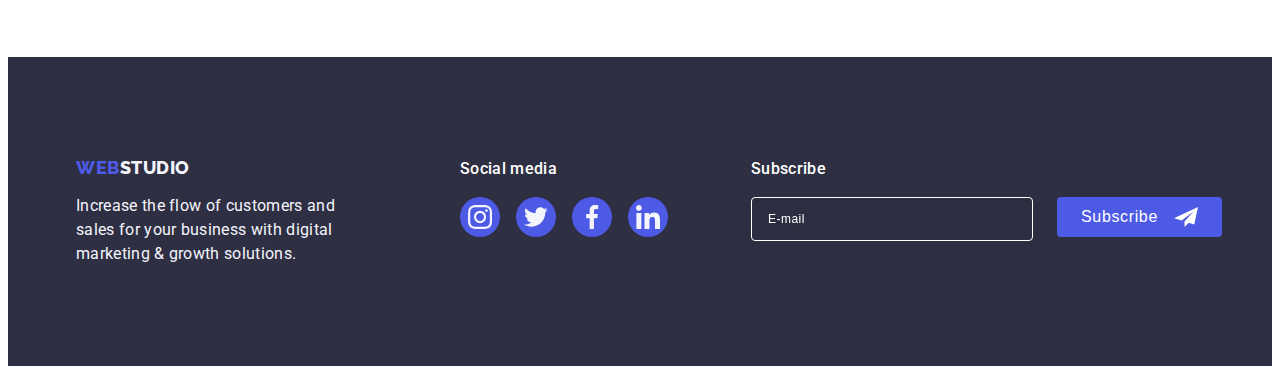
==== commit aa32152d: "mobile first" ====
--- a/index.html
+++ b/index.html
@@ -19,15 +19,16 @@
       referrerpolicy="no-referrer"
     />
     <link rel="stylesheet" href="./css/styles.css" />
+    <link rel="stylesheet" href="./css/media.css" />
   </head>
   <body>
     <!-- Header -->
     <header class="header">
       <div class="container header-container">
+        <a class="link logo" href="./index.html"
+          >Web<span class="top-logo-part-two">Studio</span></a
+        >
         <nav class="main-navigation">
-          <a class="link logo" href="./index.html"
-            >Web<span class="top-logo-part-two">Studio</span></a
-          >
           <ul class="list site-nav">
             <li>
               <a class="link title current" href="./index.html">Studio</a>
@@ -38,18 +39,107 @@
         </nav>
         <address class="address">
           <ul class="list contacts">
-            <li>
+            <li class="contacts-item">
               <a class="link address-link" href="mailto:info@devstudio.com"
                 >info@devstudio.com</a
               >
             </li>
-            <li>
+            <li class="contacts-item">
               <a class="link address-link" href="tel:+110001111111"
                 >+11 (000) 111-11-11</a
               >
             </li>
           </ul>
         </address>
+        <button type="button" class="menu-open-btn" data-menu-open>
+          <svg class="menu-hamb" width="32" height="22">
+            <use href="./images/icons.svg#icon-menu-hamburger"></use>
+          </svg>
+        </button>
+      </div>
+      <div class="mob-menu is-hidden" data-menu>
+        <div>
+          <button type="button" class="modal-close-mob" data-menu-close>
+            <svg class="modal-close-btn" width="8" height="8">
+              <use href="./images/icons.svg#icon-close"></use>
+            </svg>
+          </button>
+          <ul class="list site-nav-mob">
+            <li>
+              <a class="link title-mob current-page" href="./index.html"
+                >Studio</a
+              >
+            </li>
+            <li>
+              <a class="link title-mob" href="./portfolio.html">Portfolio</a>
+            </li>
+            <li><a class="link title-mob" href="">Contacts</a></li>
+          </ul>
+        </div>
+        <div>
+          <address class="address-mob">
+            <ul class="list contacts-mob">
+              <li>
+                <a class="link address-tel-mob" href="tel:+110001111111"
+                  >+11 (000) 111-11-11</a
+                >
+              </li>
+              <li>
+                <a
+                  class="link address-mail-mob"
+                  href="mailto:info@devstudio.com"
+                  >info@devstudio.com</a
+                >
+              </li>
+            </ul>
+          </address>
+          <ul class="list cos-list-mob">
+            <li class="cos-mob">
+              <a
+                href=""
+                class="link cosial-mob"
+                target="_blank"
+                rel="noopener no-referrer"
+                ><svg class="cos" width="24" height="24">
+                  <use href="./images/icons.svg#icon-instagram"></use>
+                </svg>
+              </a>
+            </li>
+            <li class="cos-mob">
+              <a
+                href=""
+                class="link cosial-mob"
+                target="_blank"
+                rel="noopener no-referrer"
+                ><svg class="cos" width="24" height="24">
+                  <use href="./images/icons.svg#icon-bird"></use>
+                </svg>
+              </a>
+            </li>
+            <li class="cos-mob">
+              <a
+                href=""
+                class="link cosial-mob"
+                target="_blank"
+                rel="noopener no-referrer"
+                ><svg class="cos" width="24" height="24">
+                  <use href="./images/icons.svg#icon-facebook"></use>
+                </svg>
+              </a>
+            </li>
+            <li class="cos-mob">
+              <a
+                href=""
+                class="link cosial-mob"
+                target="_blank"
+                rel="noopener no-referrer"
+                ><svg class="cos" width="24" height="24">
+                  <use href="./images/icons.svg#icon-linkedin"></use>
+                </svg>
+              </a>
+            </li>
+          </ul>
+        </div>
       </div>
     </header>
 
@@ -126,6 +216,7 @@
           <ul class="list examples">
             <li class="example-item">
               <img
+                srcset="./images/monitor-2x.jpg 2x"
                 src="./images/monitor.jpg"
                 alt="monitor"
                 width="360"
@@ -134,6 +225,7 @@
             </li>
             <li class="example-item">
               <img
+                srcset="./images/phone-screens-2x.jpg 2x"
                 src="./images/phone-screens.jpg"
                 alt="phone screens"
                 width="360"
@@ -142,6 +234,7 @@
             </li>
             <li class="example-item">
               <img
+                srcset="./images/phone-monitor-2x.jpg 2x"
                 src="./images/phone-monitor.jpg"
                 alt="phone and monitor"
                 width="360"
@@ -157,7 +250,13 @@
           <h2 class="section-title">Our Team</h2>
           <ul class="list employee-card">
             <li class="team-photo">
-              <img src="./images/man.jpg" alt="man" width="264" height="260" />
+              <img
+                srcset="./images/man-2x.jpg 2x"
+                src="./images/man.jpg"
+                alt="man"
+                width="264"
+                height="260"
+              />
               <div class="employee-deskription">
                 <h3 class="subtitle">Mark Guerrero</h3>
                 <p class="description">Product Designer</p>
@@ -211,6 +310,7 @@
             </li>
             <li class="team-photo">
               <img
+                srcset="./images/young-man-2x.jpg 2x"
                 src="./images/young-man.jpg"
                 alt="smiling man"
                 width="264"
@@ -269,6 +369,7 @@
             </li>
             <li class="team-photo">
               <img
+                srcset="./images/woman-2x.jpg 2x"
                 src="./images/woman.jpg"
                 alt="woman"
                 width="264"
@@ -327,6 +428,7 @@
             </li>
             <li class="team-photo">
               <img
+                srcset="./images/smiling-man-2x.jpg 2x"
                 src="./images/smiling-man.jpg"
                 alt="young man"
                 width="264"
@@ -640,6 +742,6 @@
       </div>
     </div>
     <script src="./js/modal.js"></script>
-    <!-- <script src="./modal.js"></script> -->
+    <script src="./js/mobile-menu.js"></script>
   </body>
 </html>
--- a/css/styles.css
+++ b/css/styles.css
@@ -34,6 +34,7 @@
 
 img {
   display: block;
+  width: 100%;
   max-width: 100%;
   height: auto;
 }
@@ -43,36 +44,165 @@
 .link {
   text-decoration: none;
 }
+.no-scroll {
+  overflow: hidden;
+}
 
 .container {
-  width: 1158px;
+  max-width: 426px;
   padding-left: 15px;
   padding-right: 15px;
   margin: 0 auto;
 }
+/* Mobile menu */
+.menu-open-btn {
+  margin-right: auto;
+  margin-left: 0;
+  display: block;
+  height: 22px;
+  margin-top: 24px;
+  cursor: pointer;
+  border: none;
+  padding: 0;
+  background-color: var(--accent-color);
+}
+.menu-hamb {
+  stroke: var(--secondary-color);
+}
+.mob-menu {
+  position: fixed;
+  top: 0;
+  z-index: 1;
+  width: 100vw;
+  height: 100vh;
+  background-color: var(--accent-color);
+  padding: 24px 24px 60px 40px;
+  display: flex;
+  flex-direction: column;
+  justify-content: space-between;
+  overflow: auto;
+  transition: opacity 250ms cubic-bezier(0.4, 0, 0.2, 1),
+    visibility 250ms cubic-bezier(0.4, 0, 0.2, 1);
+}
+.modal-close-mob {
+  display: flex;
+  margin-left: auto;
+  margin-bottom: 32px;
+  width: 24px;
+  height: 24px;
+  border: 1px solid rgba(0, 0, 0, 0.1);
+  border-radius: 50%;
+  background-color: var(--card-border-color);
+  cursor: pointer;
+  background-repeat: no-repeat;
+  align-items: center;
+  justify-content: center;
+  color: var(--secondary-color);
+  transition: background-color 250ms cubic-bezier(0.4, 0, 0.2, 1),
+    border 250ms cubic-bezier(0.4, 0, 0.2, 1);
+}
+.modal-close-btn {
+  fill: currentColor;
+  transition: fill 250ms cubic-bezier(0.4, 0, 0.2, 1);
+}
+.modal-close-mob:focus {
+  background-color: var(--secondary-accent-color);
+  color: var(--accent-color);
+  border: none;
+}
+.site-nav-mob {
+  display: flex;
+  gap: 40px;
+  flex-direction: column;
+  margin-bottom: 50px;
+}
+.title-mob {
+  font-weight: 700;
+  font-size: 36px;
+  line-height: 1.11;
+  letter-spacing: 0.02em;
+  color: var(--secondary-color);
+}
+.current-page {
+  color: var(--secondary-accent-color);
+}
+.title-mob:focus {
+  color: var(--secondary-accent-color);
+}
+.address-mob {
+  font-style: normal;
+  letter-spacing: 0.02em;
+  margin-bottom: 48px;
+}
+.contacts-mob {
+  display: flex;
+  flex-wrap: wrap;
+  flex-direction: column;
+  gap: 40px;
+}
+.address-tel-mob {
+  font-weight: 700;
+  font-size: 36px;
+  line-height: 1.11;
+  text-transform: capitalize;
+  color: var(--logo-button-color);
+}
+.address-mail-mob {
+  font-weight: 500;
+  font-size: 20px;
+  line-height: 1.2;
+  color: inherit;
+  transition: color 250ms cubic-bezier(0.4, 0, 0.2, 1);
+}
+.address-mail-mob:focus {
+  color: var(--logo-button-color);
+}
+.cos-list-mob {
+  max-width: 328px;
+  display: flex;
+  justify-content: space-between;
+}
+.cosial-mob {
+  display: flex;
+  width: 40px;
+  height: 40px;
+  background-color: var(--logo-button-color);
+  border-radius: 50%;
+
+  background-repeat: no-repeat;
+  align-items: center;
+  justify-content: center;
+  transition: background-color 250ms cubic-bezier(0.4, 0, 0.2, 1);
+}
+.cosial-mob:focus {
+  background-color: var(--secondary-accent-color);
+}
 /* Header */
 .header {
+  width: 100%;
   border-bottom: 1px solid var(--card-border-color);
   box-shadow: 0px 2px 1px rgba(46, 47, 66, 0.08),
     0px 1px 1px rgba(46, 47, 66, 0.16), 0px 1px 6px rgba(46, 47, 66, 0.08);
 }
-.header-container {
+
+.container.header-container {
   display: flex;
   position: fixed;
-  width: 100%;
+  z-index: 1;
+  min-width: 100%;
   top: 0;
   left: 0;
-  min-height: 72px;
+  height: 72px;
   background-color: var(--accent-color);
 }
 .main-navigation {
-  display: flex;
-  align-items: center;
+  display: none;
 }
 .logo {
   display: inline-block;
   padding: 24px 0;
-  margin-right: 76px;
+  margin-right: 250px;
+  margin-left: auto;
   font-family: "Raleway", sans-serif;
   font-weight: 800;
   font-size: 18px;
@@ -94,87 +224,52 @@
   color: var(--secondary-color);
 }
 .site-nav {
-  display: flex;
-  align-items: center;
-  gap: 40px;
-}
-.current {
-  position: relative;
-}
-.title {
-  display: inline-block;
-  padding: 24px 0;
-  font-weight: 500;
-  font-size: 16px;
-  line-height: 1.5;
-  letter-spacing: 0.02em;
-  color: var(--secondary-color);
-  transition: color 250ms cubic-bezier(0.4, 0, 0.2, 1);
-}
-.title:hover,
-.title:focus,
-.link.current {
-  color: var(--secondary-accent-color);
-}
-.current::after {
-  content: "";
-  position: absolute;
-  left: 0;
-  bottom: -1px;
-
-  width: 100%;
-  height: 4px;
-  background-color: var(--secondary-accent-color);
-  border-radius: 2px;
-}
+  display: none;
+}
+
 .address {
-  margin-left: auto;
-  font-style: normal;
-  display: flex;
-  align-items: center;
-}
-.contacts {
-  display: flex;
-  gap: 40px;
-}
-.address-link {
-  display: inline-block;
-  font-size: 16px;
-  line-height: 1.5;
-  letter-spacing: 0.02em;
-  color: inherit;
-  padding: 24px 0;
-  transition: color 250ms cubic-bezier(0.4, 0, 0.2, 1);
-}
-.address-link:hover,
-.address-link:focus {
-  color: var(--secondary-accent-color);
-}
+  display: none;
+}
+
 /* Hero */
 .hero {
   background-color: var(--secondary-color);
-  padding: 188px 0;
+
+  padding-top: 112px;
+  padding-bottom: 112px;
   margin-left: auto;
   margin-right: auto;
-  max-width: 1440px;
-  height: 600px;
   background-image: linear-gradient(
       rgba(46, 47, 66, 0.7),
       rgba(46, 47, 66, 0.7)
     ),
-    url(../images/hero-image.jpg);
+    url(../images/hero-mob-1x.jpg);
   background-size: cover;
   background-repeat: no-repeat;
   background-position: center;
 }
+@media (min-device-pixel-ratio: 2),
+  (min-resolution: 192dpi),
+  (min-resolution: 2dppx) {
+  .hero {
+    background-image: linear-gradient(
+        rgba(46, 47, 66, 0.7),
+        rgba(46, 47, 66, 0.7)
+      ),
+      url(../images/hero-mob-2x.jpg);
+  }
+}
 
 .hero-title {
   margin-left: auto;
   margin-right: auto;
-  margin-bottom: 48px;
-  max-width: 496px;
-  font-size: 56px;
-  line-height: 1.07;
+
+  margin-bottom: 72px;
+  max-width: 320px;
+
+  font-size: 36px;
+
+  line-height: 1.11;
   letter-spacing: 0.02em;
   text-align: center;
   color: var(--accent-color);
@@ -204,7 +299,8 @@
 }
 /* Our strengths */
 .strengths-container {
-  padding: 120px 0;
+  padding-top: 96px;
+  padding-bottom: 96px;
 }
 
 .visually-hidden {
@@ -221,30 +317,28 @@
 }
 .list-position {
   display: flex;
-  gap: 24px;
-}
-.list-position .subtitle {
-  width: 264px;
+  flex-wrap: wrap;
+  gap: 72px;
+}
+.strengths-item {
+  max-width: 396px;
 }
 .box-for-icon {
-  display: flex;
-  height: 112px;
-  margin-bottom: 8px;
-  background-color: var(--secondary-background);
-  border-radius: 4px;
-  align-items: center;
-  justify-content: center;
+  display: none;
 }
 
 .subtitle {
   margin-bottom: 8px;
-  font-weight: 500;
-  font-size: 20px;
-  line-height: 1.2;
+  margin-left: auto;
+  margin-right: auto;
+  font-size: 36px;
+  line-height: 1.11;
   letter-spacing: 0.02em;
   color: var(--secondary-color);
+  text-align: center;
 }
 .description {
+  font-weight: 500;
   font-size: 16px;
   line-height: 1.5;
   letter-spacing: 0.02em;
@@ -261,36 +355,40 @@
 }
 /* What are we doing */
 .container-examples {
-  padding-bottom: 120px;
-}
-.examples {
-  display: flex;
-  gap: 24px;
-}
-.example-item {
-  width: calc((100%-48px) / 3);
+  display: none;
 }
 /* Team */
 .team-section {
   background-color: var(--secondary-background);
-  padding: 120px 0;
+  padding-top: 96px;
+  padding-bottom: 96px;
 }
 .employee {
   text-align: center;
 }
 .employee-card {
   display: flex;
-  gap: 24px;
+  flex-wrap: wrap;
+  gap: 72px;
+  justify-content: center;
 }
 .team-photo {
   background-color: var(--accent-color);
   box-shadow: 0px 1px 6px rgba(46, 47, 66, 0.08),
     0px 1px 1px rgba(46, 47, 66, 0.16), 0px 2px 1px rgba(46, 47, 66, 0.08);
   border-radius: 0px 0px 4px 4px;
-  width: calc((100% -72px) / 4);
+  width: 100%;
 }
 .employee-deskription {
   padding: 32px 16px;
+}
+.employee-deskription > .subtitle {
+  font-weight: 500;
+  font-size: 20px;
+  line-height: 1.2;
+}
+.employee-deskription .description {
+  font-weight: 400;
 }
 .cos-list {
   display: flex;
@@ -323,23 +421,23 @@
 }
 /* Customers */
 .customers {
-  padding-top: 120px;
-  padding-bottom: 120px;
+  padding-top: 96px;
+  padding-bottom: 96px;
 }
 .customers-list {
   display: flex;
-  gap: 24px;
+  flex-wrap: wrap;
+  column-gap: 16px;
+  row-gap: 72px;
 }
 .customers-item {
-  width: calc((100%-120px) / 6);
-  width: 168px;
+  width: calc((100% - 16px) / 2);
   height: 88px;
   color: var(--secondary-accent-color);
 }
 
 .customes-link {
   display: flex;
-  width: 100%;
   height: 100%;
   border: 1px solid var(--service-color);
   border-radius: 4px;
@@ -360,15 +458,13 @@
 }
 /* Footer */
 .footer {
-  padding: 100px 0;
+  padding-top: 96px;
+  padding-bottom: 96px;
   background-color: var(--secondary-color);
 }
-.foot {
-  display: flex;
-  align-items: baseline;
-}
+
 .logo-footer {
-  display: inline-block;
+  display: block;
   margin-bottom: 16px;
   font-family: "Raleway", sans-serif;
   font-weight: 800;
@@ -377,21 +473,22 @@
   letter-spacing: 0.03em;
   text-transform: uppercase;
   color: var(--logo-button-color);
+  text-align: center;
 }
 .footer-logo-part-two {
   color: var(--secondary-background);
 }
 .footer-description {
   display: block;
-  width: 264px;
+  width: 268px;
   margin-right: auto;
+  margin-left: auto;
+  margin-bottom: 72px;
   font-size: 16px;
   line-height: 1.5;
   letter-spacing: 0.02em;
   color: var(--secondary-background);
-}
-.logo-container {
-  margin-right: 120px;
+  text-align: center;
 }
 
 .footer-title {
@@ -401,10 +498,13 @@
   letter-spacing: 0.02em;
   color: var(--accent-color);
   margin-bottom: 16px;
+  text-align: center;
 }
 .icon-item {
   display: flex;
   gap: 16px;
+  justify-content: center;
+  margin-bottom: 72px;
 }
 .icon-example {
   width: 40px;
@@ -429,9 +529,7 @@
   fill: var(--secondary-background);
 }
 .footer-form {
-  width: 453px;
   height: 80px;
-  margin-left: auto;
 }
 .form-text {
   margin-bottom: 16px;
@@ -440,13 +538,11 @@
   line-height: 1.5;
   letter-spacing: 0.02em;
   color: var(--accent-color);
-}
-.form {
-  display: flex;
-  gap: 24px;
+  text-align: center;
 }
 .email-input {
-  width: 264px;
+  width: 100%;
+  padding-right: 15px;
   height: 40px;
   font-size: 12px;
   line-height: 1.5;
@@ -460,6 +556,7 @@
   background-color: transparent;
   cursor: pointer;
   transition: border 250ms cubic-bezier(0.4, 0, 0.2, 1);
+  margin-bottom: 16px;
 }
 .email-input::placeholder {
   font-weight: 400;
@@ -491,6 +588,8 @@
   letter-spacing: 0.04em;
   border-radius: 4px;
   padding: 8px 24px;
+  margin-right: auto;
+  margin-left: auto;
   transition: background-color 250ms cubic-bezier(0.4, 0, 0.2, 1);
 }
 .button-icon {
@@ -502,19 +601,19 @@
 }
 /* Portfolio */
 .our-works {
-  padding: 96px 0 120px;
+  padding-top: 48px;
+  padding-bottom: 48px;
 }
 /* Menu buttons */
 .portfolio-button {
   display: flex;
-  justify-content: center;
+  flex-wrap: wrap;
   gap: 24px;
-  margin-bottom: 72px;
+  margin-bottom: 48px;
+  max-width: 270px;
 }
 .menu-button {
   display: block;
-  margin-left: auto;
-  margin-right: auto;
   height: 48px;
   font-weight: 500;
   font-size: 16px;
@@ -525,7 +624,7 @@
   cursor: pointer;
   border: 1px solid var(--card-border-color);
   border-radius: 4px;
-  padding: 12px 24px;
+  padding: 8px 16px;
   transition: color 250ms cubic-bezier(0.4, 0, 0.2, 1),
     background-color 250ms cubic-bezier(0.4, 0, 0.2, 1),
     border-color 250ms cubic-bezier(0.4, 0, 0.2, 1),
@@ -543,11 +642,10 @@
 .our-works-list {
   display: flex;
   flex-wrap: wrap;
-  column-gap: 24px;
-  row-gap: 48px;
+  gap: 48px;
 }
 .work-example {
-  width: calc((100% - 48px) / 3);
+  max-width: 396px;
 }
 .work-example:hover .example-cover-text {
   transform: translateY(0);
@@ -556,7 +654,7 @@
 .example-item {
   display: block;
   box-sizing: border-box;
-  width: 360px;
+  max-width: 396px;
   transition: box-shadow 250ms cubic-bezier(0.4, 0, 0.2, 1);
 }
 .example-cover-wrap {
@@ -590,6 +688,15 @@
   border: 1px solid var(--card-border-color);
   border-top: none;
 }
+.example-deskription > .subtitle {
+  font-weight: 500;
+  font-size: 20px;
+  line-height: 1.2;
+  text-align: left;
+}
+.example-deskription .description {
+  font-weight: 400;
+}
 /* Backdrop */
 .backdrop {
   position: fixed;
@@ -597,6 +704,7 @@
   height: 100%;
   background-color: rgba(46, 47, 66, 0.4);
   top: 0;
+  z-index: 2;
   transition: opacity 250ms cubic-bezier(0.4, 0, 0.2, 1),
     visibility 250ms cubic-bezier(0.4, 0, 0.2, 1);
 }
@@ -612,7 +720,8 @@
   left: 50%;
   transform: translate(-50%, -50%) scale(1);
   transition: transform 250ms cubic-bezier(0.4, 0, 0.2, 1);
-  width: 408px;
+  width: 90%;
+  max-width: 392px;
   min-height: 584px;
   background-color: #fcfcfc;
   box-shadow: 0px 1px 1px rgba(0, 0, 0, 0.14), 0px 1px 3px rgba(0, 0, 0, 0.12),
--- a/css/media.css
+++ b/css/media.css
@@ -0,0 +1,380 @@
+@media screen and (max-width: 410px) {
+  .logo {
+    margin-left: 1px;
+    margin-right: auto;
+  }
+
+  .menu-open-btn {
+    margin-right: 1px;
+    margin-left: auto;
+  }
+  .address-tel-mob {
+    font-size: 26px;
+  }
+}
+
+@media screen and (max-width: 765px) {
+  .team-section > .container {
+    max-width: 296px;
+  }
+}
+@media screen and (min-width: 766px) {
+  .menu-open-btn {
+    display: none;
+  }
+  .container.header-container,
+  .our-works > .container {
+    padding-left: 15px;
+    padding-right: 15px;
+  }
+  .logo {
+    margin-right: 120px;
+    margin-left: auto;
+  }
+  .main-navigation {
+    display: flex;
+    align-items: center;
+  }
+
+  .site-nav {
+    display: flex;
+    align-items: center;
+    gap: 40px;
+  }
+  .current {
+    position: relative;
+  }
+  .title {
+    display: inline-block;
+    padding: 24px 0;
+    font-weight: 500;
+    font-size: 16px;
+    line-height: 1.5;
+    letter-spacing: 0.02em;
+    color: var(--secondary-color);
+    transition: color 250ms cubic-bezier(0.4, 0, 0.2, 1);
+  }
+  .title:hover,
+  .title:focus,
+  .link.current {
+    color: var(--secondary-accent-color);
+  }
+  .current::after {
+    content: "";
+    position: absolute;
+    left: 0;
+    bottom: -1px;
+    width: 100%;
+    height: 4px;
+    background-color: var(--secondary-accent-color);
+    border-radius: 2px;
+  }
+  .address {
+    margin-left: 120px;
+    margin-right: auto;
+    font-style: normal;
+    display: block;
+  }
+  .contacts {
+    padding-top: 16px;
+    display: flex;
+    flex-direction: column;
+    gap: 12px;
+    align-items: center;
+  }
+  .address-link {
+    display: block;
+    font-size: 12px;
+    line-height: 1.5;
+    letter-spacing: 0.02em;
+    color: inherit;
+    transition: color 250ms cubic-bezier(0.4, 0, 0.2, 1);
+  }
+  .address-link:hover,
+  .address-link:focus {
+    color: var(--secondary-accent-color);
+  }
+
+  .hero {
+    background-image: linear-gradient(
+        rgba(46, 47, 66, 0.7),
+        rgba(46, 47, 66, 0.7)
+      ),
+      url(../images/hero-tab-1x.jpg);
+  }
+  @media (min-device-pixel-ratio: 2),
+    (min-resolution: 192dpi),
+    (min-resolution: 2dppx) {
+    .hero {
+      background-image: linear-gradient(
+          rgba(46, 47, 66, 0.7),
+          rgba(46, 47, 66, 0.7)
+        ),
+        url(../images/hero-tab-2x.jpg);
+    }
+  }
+  .container {
+    max-width: 766px;
+    padding-left: 0;
+    padding-right: 0;
+  }
+  .hero-title {
+    margin-bottom: 36px;
+    font-size: 56px;
+    line-height: 1.07;
+    max-width: 496px;
+  }
+  /* strength */
+  .strengths-item {
+    max-width: 356px;
+  }
+  .list-position {
+    column-gap: 24px;
+    row-gap: 72px;
+    justify-content: center;
+  }
+  .subtitle {
+    text-align: left;
+  }
+
+  .team-section > .container,
+  .customers > .container,
+  .footer > .container {
+    max-width: 552px;
+    padding-left: 0;
+    padding-right: 0;
+  }
+  .team-section {
+    padding-left: 0;
+    padding-right: 0;
+  }
+  .employee-card {
+    column-gap: 24px;
+    row-gap: 72px;
+  }
+
+  .team-photo {
+    max-width: 264px;
+  }
+  .employee-deskription > .subtitle {
+    text-align: center;
+  }
+  /* customers */
+  .customers-item {
+    width: calc((100% - 48px) / 3);
+  }
+  .customers-list {
+    column-gap: 24px;
+    row-gap: 72px;
+  }
+  /* footer */
+  .foot {
+    display: flex;
+    flex-wrap: wrap;
+    column-gap: 24px;
+    row-gap: 72px;
+    align-items: baseline;
+  }
+  .logo-footer {
+    text-align: left;
+  }
+  .footer-description {
+    text-align: left;
+    margin-bottom: 0;
+    width: 264px;
+  }
+  .footer-title {
+    text-align: left;
+  }
+  .icon-item {
+    margin-bottom: 0;
+  }
+  .form-text {
+    text-align: left;
+  }
+  .form {
+    display: flex;
+    gap: 24px;
+  }
+  .email-input {
+    margin-bottom: 0;
+    width: 264px;
+  }
+  /* modal */
+  .modal {
+    width: 100%;
+    max-width: 408px;
+    top: 55%;
+  }
+  /* portfolio */
+  .our-works {
+    padding-top: 64px;
+    padding-bottom: 96px;
+  }
+  .portfolio-button {
+    justify-content: center;
+    gap: 24px;
+    margin-bottom: 64px;
+    max-width: 600px;
+    margin-left: auto;
+    margin-right: auto;
+  }
+  .menu-button {
+    padding: 12px 24px;
+  }
+  .our-works-list {
+    column-gap: 24px;
+    row-gap: 72px;
+  }
+}
+@media screen and (min-width: 1158px) {
+  .hero {
+    background-image: linear-gradient(
+        rgba(46, 47, 66, 0.7),
+        rgba(46, 47, 66, 0.7)
+      ),
+      url(../images/hero-image-1x.jpg);
+  }
+  @media (min-device-pixel-ratio: 2),
+    (min-resolution: 192dpi),
+    (min-resolution: 2dppx) {
+    .hero {
+      background-image: linear-gradient(
+          rgba(46, 47, 66, 0.7),
+          rgba(46, 47, 66, 0.7)
+        ),
+        url(../images/hero-image-2x.jpg);
+    }
+  }
+  .container {
+    max-width: 1158px;
+  }
+  .container.header-container,
+  .team-section > .container,
+  .customers > .container,
+  .strengths-container > .container,
+  .footer > .container,
+  .our-works > .container {
+    max-width: 1128px;
+    padding-left: 0;
+    padding-right: 0;
+  }
+
+  .logo {
+    margin-right: 76px;
+  }
+  .address {
+    margin-left: 332px;
+  }
+  .contacts {
+    flex-direction: row;
+    gap: 40px;
+    padding-top: 24px;
+  }
+  .address-link {
+    font-size: 16px;
+  }
+
+  .hero {
+    height: 600px;
+    padding: 188px 0;
+  }
+  .hero-title {
+    margin-bottom: 48px;
+  }
+  /* strength */
+  .strengths-container {
+    padding-top: 120px;
+    padding-bottom: 120px;
+  }
+  .strengths-item {
+    max-width: 264px;
+  }
+  .box-for-icon {
+    display: flex;
+    height: 112px;
+    margin-bottom: 8px;
+    background-color: var(--secondary-background);
+    border-radius: 4px;
+    align-items: center;
+    justify-content: center;
+  }
+  .subtitle {
+    font-weight: 500;
+    font-size: 20px;
+    line-height: 1.2;
+  }
+  .list-position {
+    gap: 24px;
+  }
+  /* what are we doing */
+  .container-examples {
+    display: block;
+    padding-bottom: 120px;
+  }
+  .examples {
+    display: flex;
+    gap: 24px;
+  }
+  .example-item {
+    width: calc((100% - 48px) / 3);
+  }
+  /* team */
+  .team-photo > .description {
+    width: calc((100% - 72px) / 4);
+  }
+  .team-section {
+    padding: 120px 0;
+  }
+  .employee-card {
+    gap: 24px;
+  }
+  /* custumers */
+  .customers-item {
+    width: calc((100% - 120px) / 6);
+  }
+  /* footer */
+  .footer {
+    padding-top: 100px;
+    padding-bottom: 100px;
+  }
+  .foot {
+    column-gap: 0;
+  }
+  .logo-container {
+    margin-right: 120px;
+  }
+
+  .footer-form {
+    margin-left: auto;
+    width: 453px;
+  }
+  .email-input {
+    padding-right: 0;
+  }
+  /* portfolio */
+  .our-works {
+    padding-top: 100px;
+    padding-bottom: 120px;
+    padding-left: 15px;
+    padding-right: 15px;
+  }
+  .portfolio-button {
+    margin-bottom: 72px;
+  }
+  .example-cover-wrap {
+    width: 360px;
+  }
+  .our-works-list {
+    row-gap: 48px;
+  }
+  .work-example {
+    width: calc((100% - 48px) / 3);
+  }
+  .example-item {
+    min-width: 360px;
+  }
+  .example-deskription {
+    width: 360px;
+  }
+}
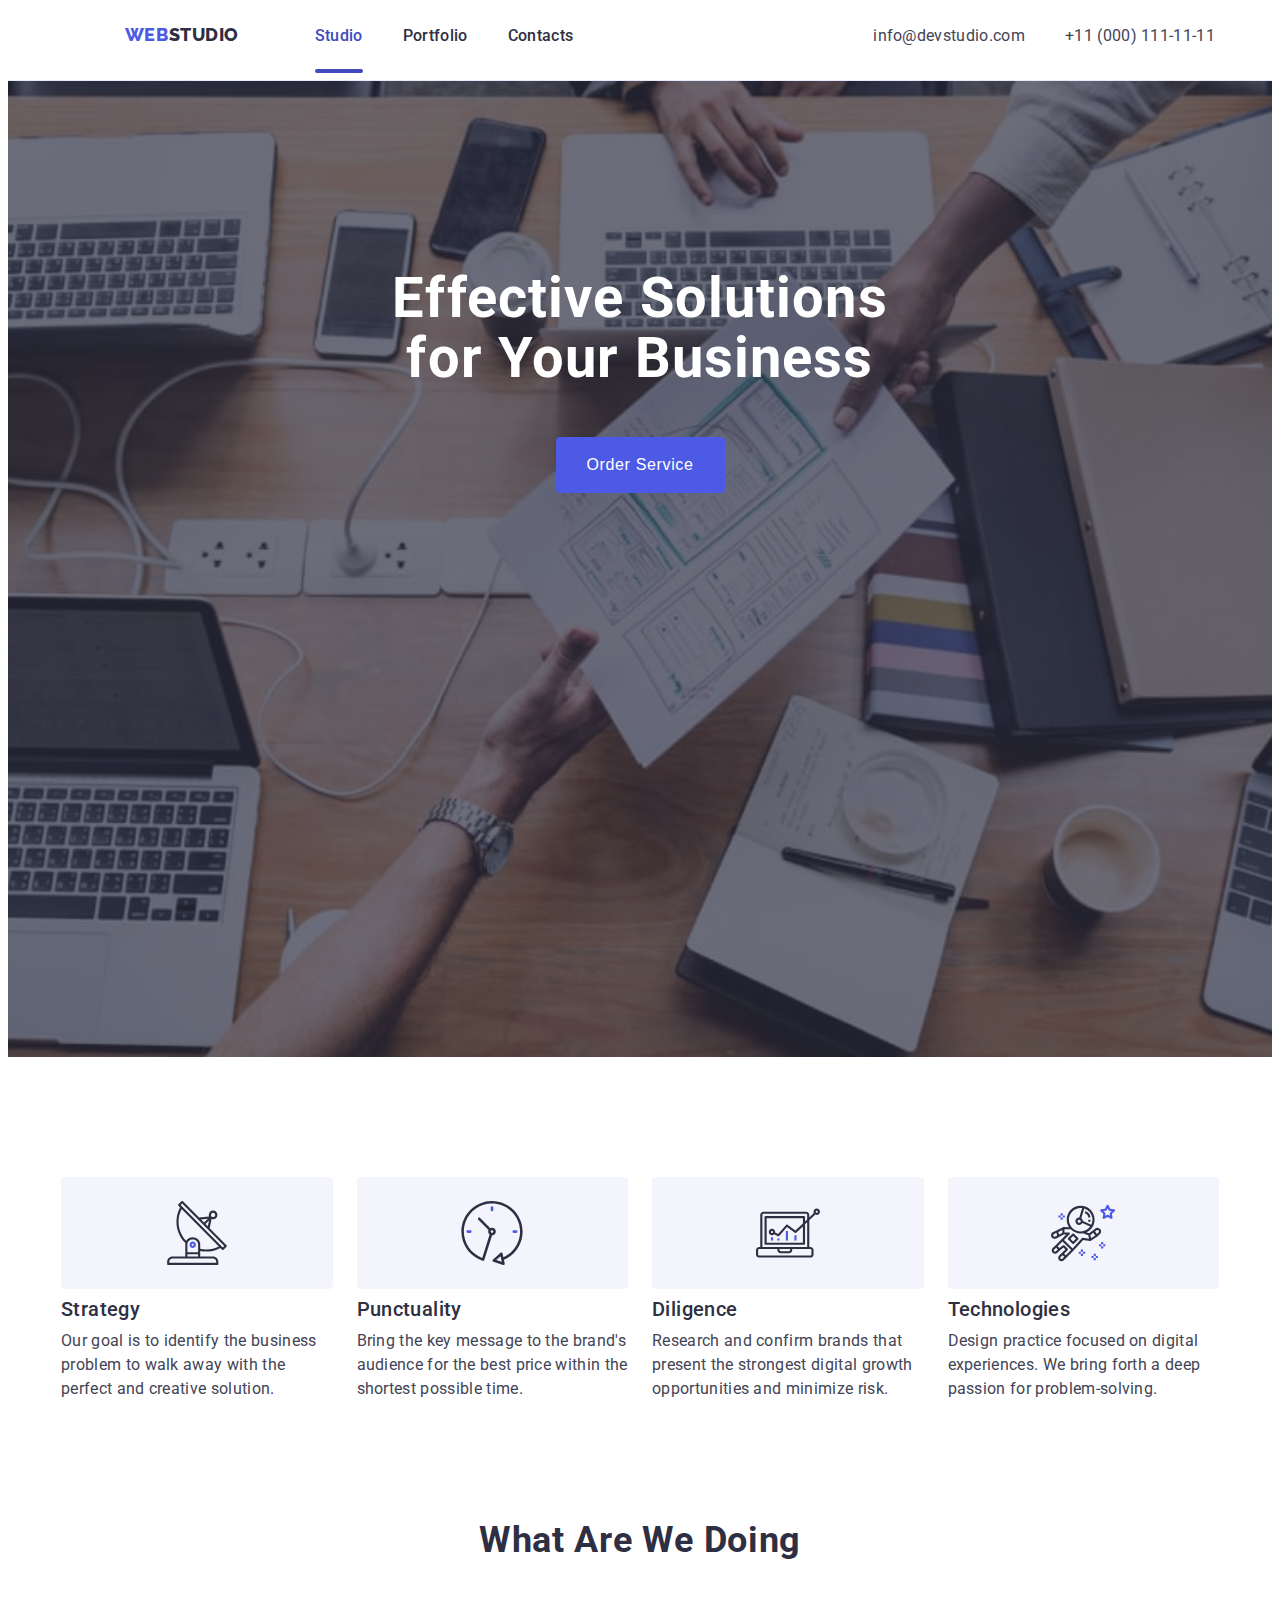
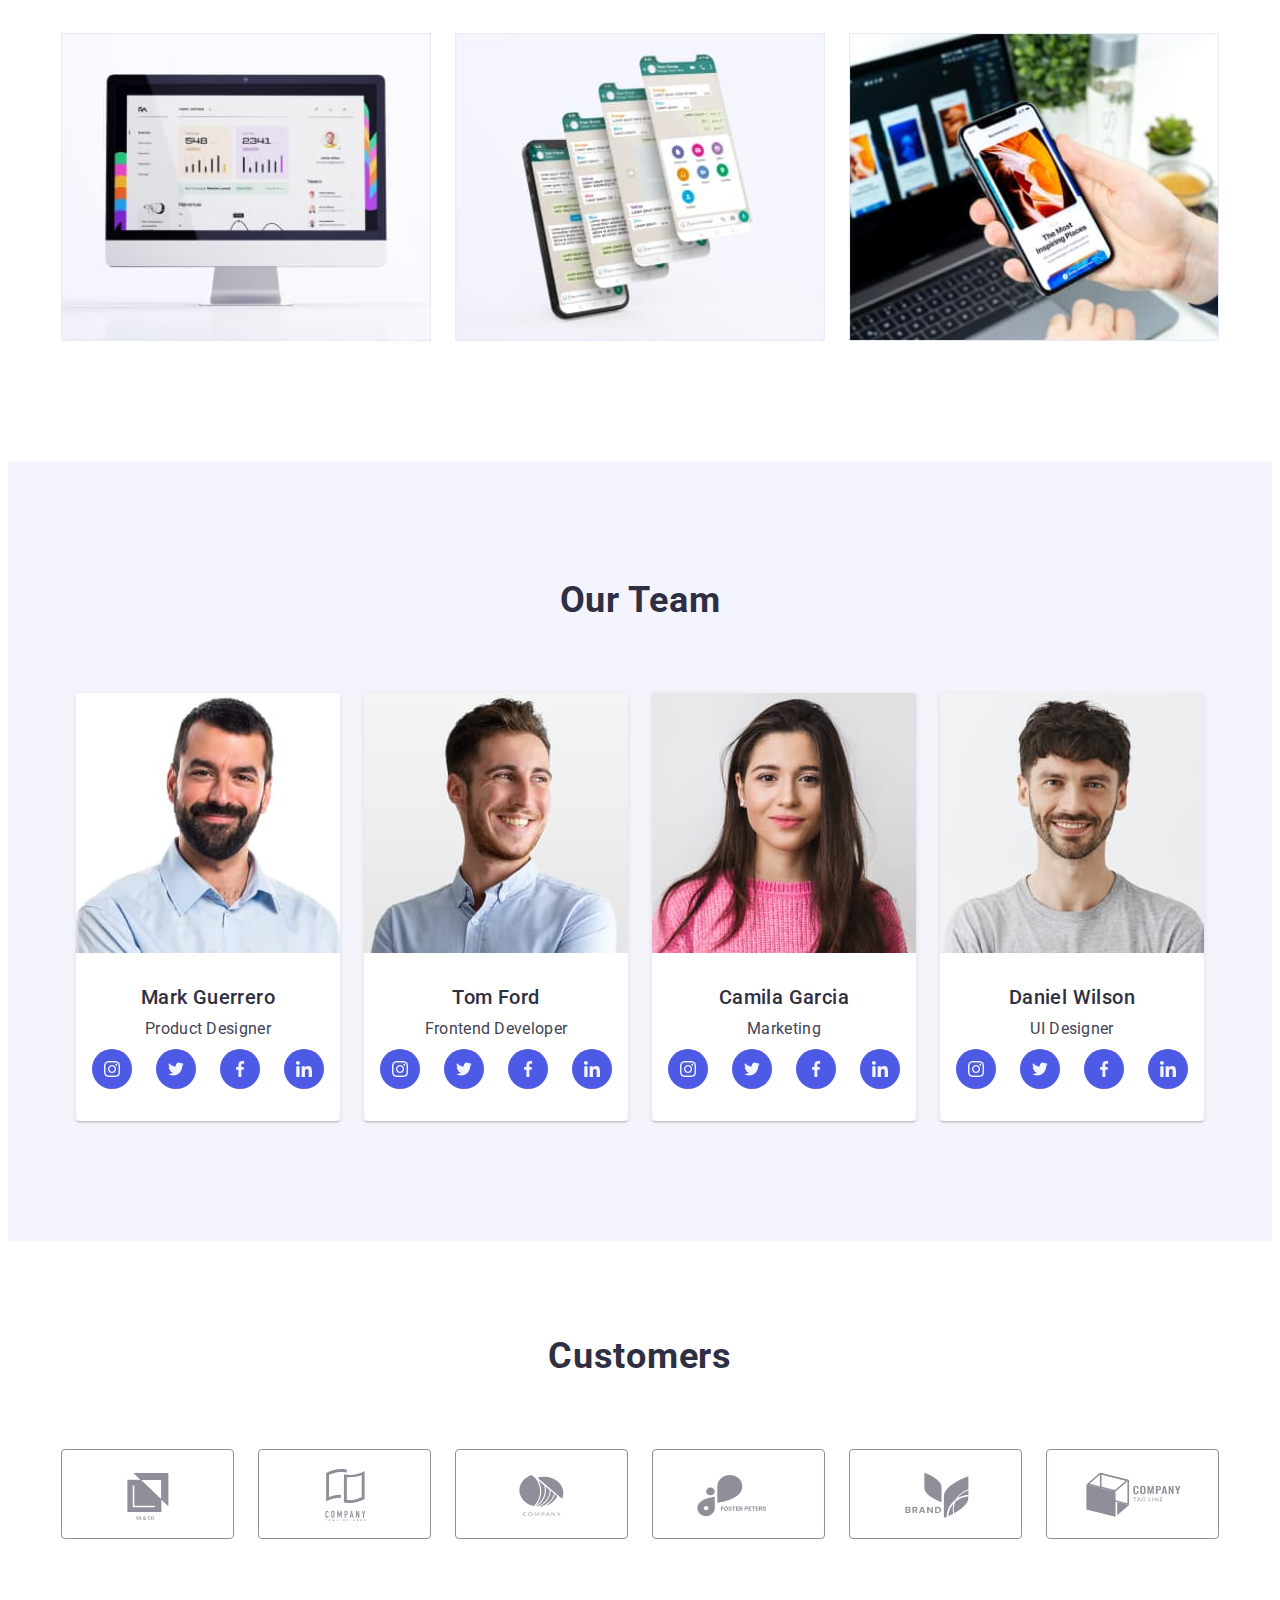
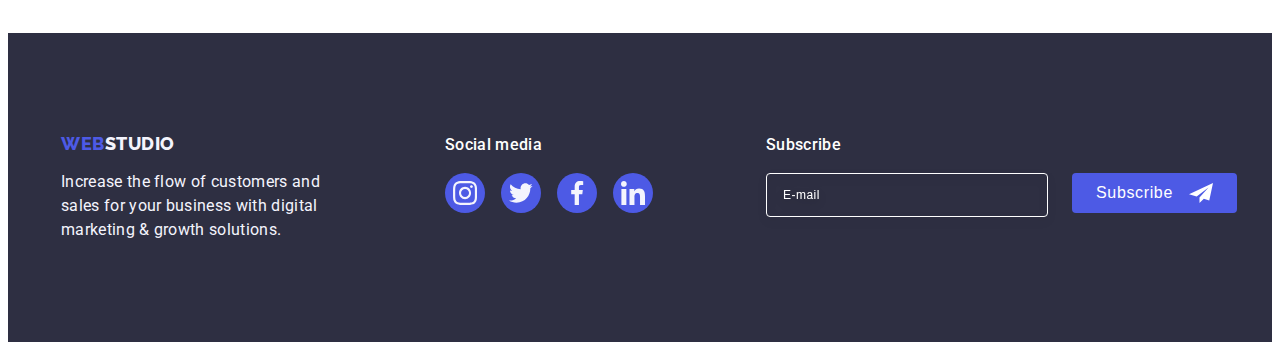
==== commit 25069eea: "resize containers" ====
--- a/index.html
+++ b/index.html
@@ -33,10 +33,13 @@
             <li>
               <a class="link title current" href="./index.html">Studio</a>
             </li>
-            <li><a class="link title" href="./portfolio.html">Portfolio</a></li>
+            <li>
+              <a class="link title" href="./portfolio.html">Portfolio</a>
+            </li>
             <li><a class="link title" href="">Contacts</a></li>
           </ul>
         </nav>
+
         <address class="address">
           <ul class="list contacts">
             <li class="contacts-item">
--- a/css/styles.css
+++ b/css/styles.css
@@ -49,15 +49,13 @@
 }
 
 .container {
-  max-width: 426px;
-  padding-left: 15px;
-  padding-right: 15px;
+  max-width: 428px;
+  padding-left: 16px;
+  padding-right: 16px;
   margin: 0 auto;
 }
 /* Mobile menu */
 .menu-open-btn {
-  margin-right: auto;
-  margin-left: 0;
   display: block;
   height: 22px;
   margin-top: 24px;
@@ -179,22 +177,24 @@
 }
 /* Header */
 .header {
-  width: 100%;
   border-bottom: 1px solid var(--card-border-color);
   box-shadow: 0px 2px 1px rgba(46, 47, 66, 0.08),
     0px 1px 1px rgba(46, 47, 66, 0.16), 0px 1px 6px rgba(46, 47, 66, 0.08);
 }
 
-.container.header-container {
+.header-container {
   display: flex;
   position: fixed;
   z-index: 1;
+  justify-content: center;
   min-width: 100%;
+
   top: 0;
   left: 0;
   height: 72px;
   background-color: var(--accent-color);
 }
+
 .main-navigation {
   display: none;
 }
@@ -202,7 +202,6 @@
   display: inline-block;
   padding: 24px 0;
   margin-right: 250px;
-  margin-left: auto;
   font-family: "Raleway", sans-serif;
   font-weight: 800;
   font-size: 18px;
@@ -363,6 +362,10 @@
   padding-top: 96px;
   padding-bottom: 96px;
 }
+.team-section > .container {
+  padding-left: 82px;
+  padding-right: 82px;
+}
 .employee {
   text-align: center;
 }
@@ -527,9 +530,6 @@
 }
 .footer-icon {
   fill: var(--secondary-background);
-}
-.footer-form {
-  height: 80px;
 }
 .form-text {
   margin-bottom: 16px;
--- a/css/media.css
+++ b/css/media.css
@@ -13,23 +13,19 @@
   }
 }
 
-@media screen and (max-width: 765px) {
+@media screen and (max-width: 427px) {
   .team-section > .container {
     max-width: 296px;
+    padding-left: 16px;
+    padding-right: 16px;
   }
 }
-@media screen and (min-width: 766px) {
+@media screen and (min-width: 768px) {
   .menu-open-btn {
     display: none;
   }
-  .container.header-container,
-  .our-works > .container {
-    padding-left: 15px;
-    padding-right: 15px;
-  }
   .logo {
     margin-right: 120px;
-    margin-left: auto;
   }
   .main-navigation {
     display: flex;
@@ -71,7 +67,6 @@
   }
   .address {
     margin-left: 120px;
-    margin-right: auto;
     font-style: normal;
     display: block;
   }
@@ -114,9 +109,7 @@
     }
   }
   .container {
-    max-width: 766px;
-    padding-left: 0;
-    padding-right: 0;
+    max-width: 768px;
   }
   .hero-title {
     margin-bottom: 36px;
@@ -136,17 +129,11 @@
   .subtitle {
     text-align: left;
   }
-
   .team-section > .container,
   .customers > .container,
   .footer > .container {
-    max-width: 552px;
-    padding-left: 0;
-    padding-right: 0;
-  }
-  .team-section {
-    padding-left: 0;
-    padding-right: 0;
+    padding-left: 108px;
+    padding-right: 108px;
   }
   .employee-card {
     column-gap: 24px;
@@ -173,7 +160,6 @@
     flex-wrap: wrap;
     column-gap: 24px;
     row-gap: 72px;
-    align-items: baseline;
   }
   .logo-footer {
     text-align: left;
@@ -246,25 +232,20 @@
         url(../images/hero-image-2x.jpg);
     }
   }
-  .container {
-    max-width: 1158px;
-  }
-  .container.header-container,
+  .container,
   .team-section > .container,
   .customers > .container,
-  .strengths-container > .container,
-  .footer > .container,
-  .our-works > .container {
-    max-width: 1128px;
-    padding-left: 0;
-    padding-right: 0;
+  .footer > .container {
+    max-width: 1158px;
+    padding-left: 30px;
+    padding-right: 30px;
   }
 
   .logo {
     margin-right: 76px;
   }
   .address {
-    margin-left: 332px;
+    margin-left: 300px;
   }
   .contacts {
     flex-direction: row;
@@ -288,7 +269,7 @@
     padding-bottom: 120px;
   }
   .strengths-item {
-    max-width: 264px;
+    width: calc((100% - 72px) / 4);
   }
   .box-for-icon {
     display: flex;
@@ -307,6 +288,9 @@
   .list-position {
     gap: 24px;
   }
+  .description {
+    font-weight: 400;
+  }
   /* what are we doing */
   .container-examples {
     display: block;
@@ -320,7 +304,7 @@
     width: calc((100% - 48px) / 3);
   }
   /* team */
-  .team-photo > .description {
+  .team-photo {
     width: calc((100% - 72px) / 4);
   }
   .team-section {
@@ -356,14 +340,12 @@
   .our-works {
     padding-top: 100px;
     padding-bottom: 120px;
-    padding-left: 15px;
-    padding-right: 15px;
   }
   .portfolio-button {
     margin-bottom: 72px;
   }
   .example-cover-wrap {
-    width: 360px;
+    max-width: 360px;
   }
   .our-works-list {
     row-gap: 48px;
@@ -371,10 +353,10 @@
   .work-example {
     width: calc((100% - 48px) / 3);
   }
-  .example-item {
-    min-width: 360px;
+  .work-example > .example-item {
+    width: 100%;
   }
   .example-deskription {
-    width: 360px;
+    width: 100%;
   }
 }
